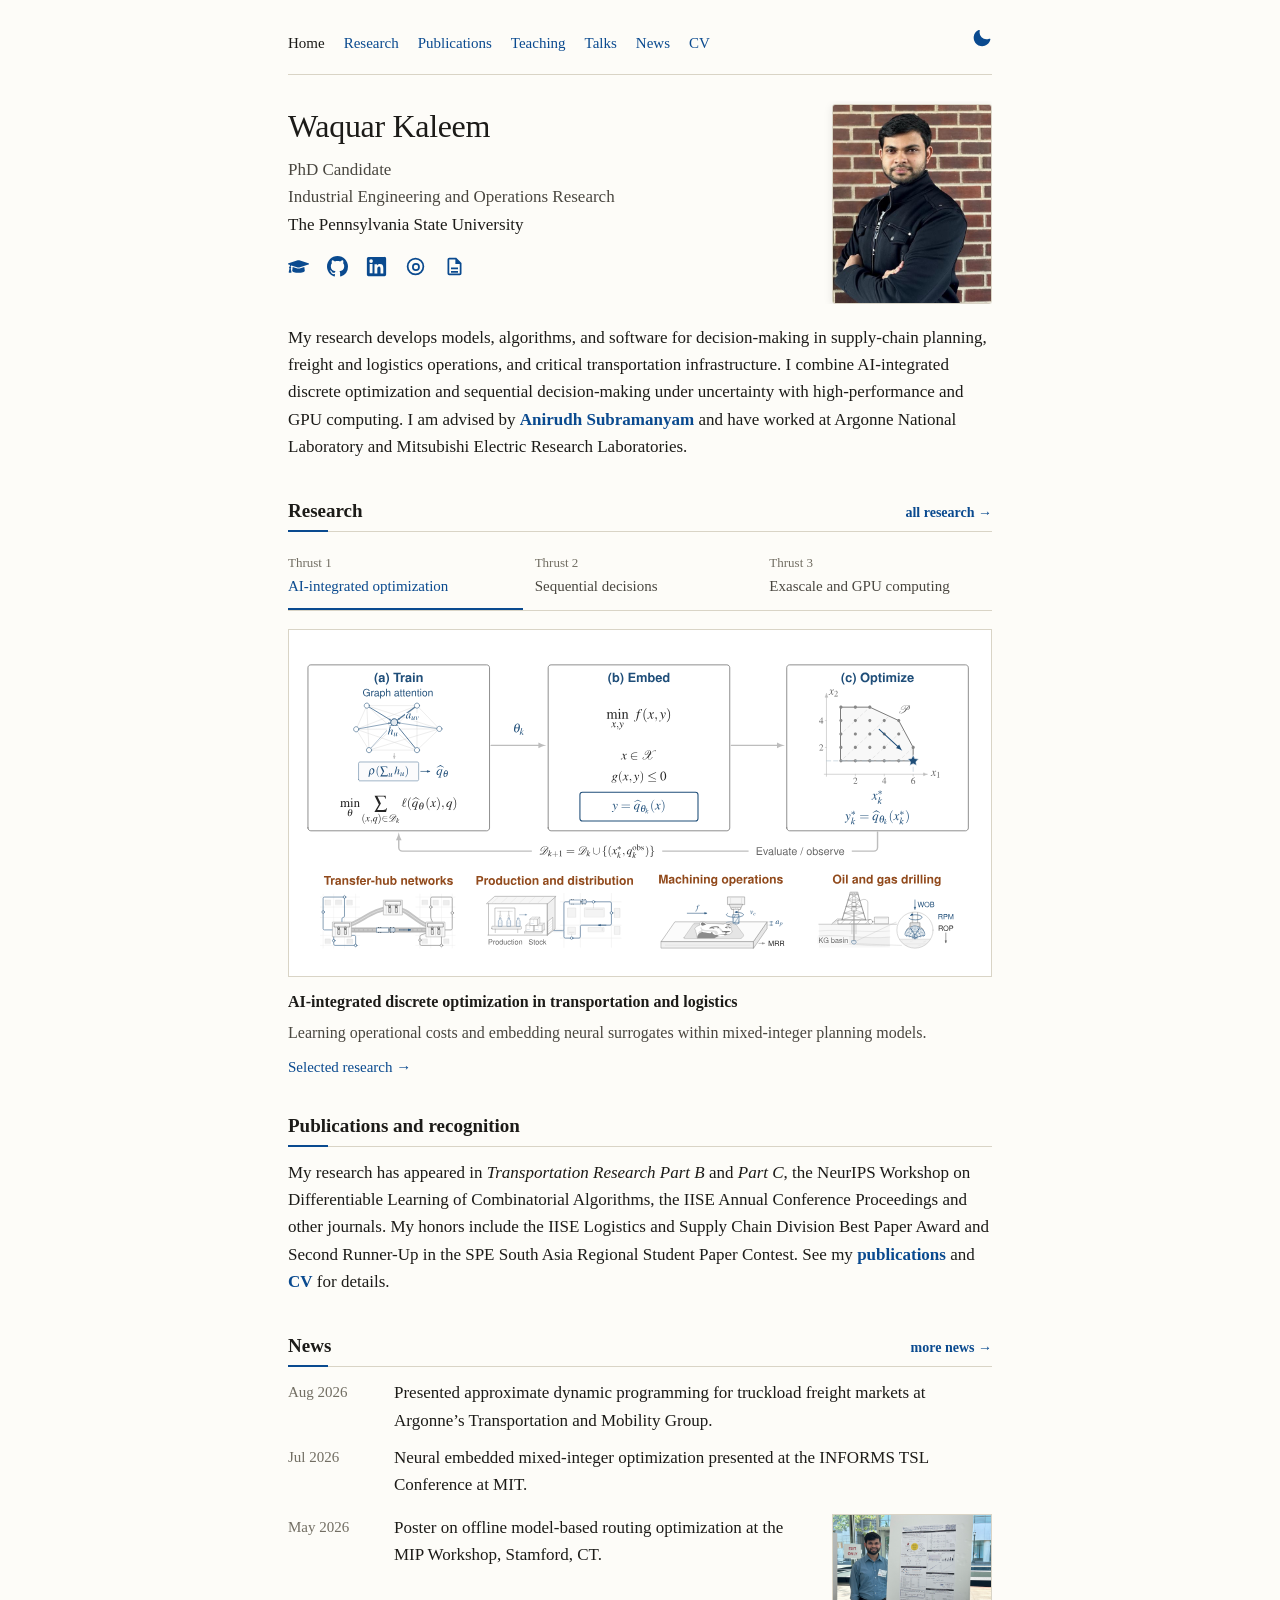
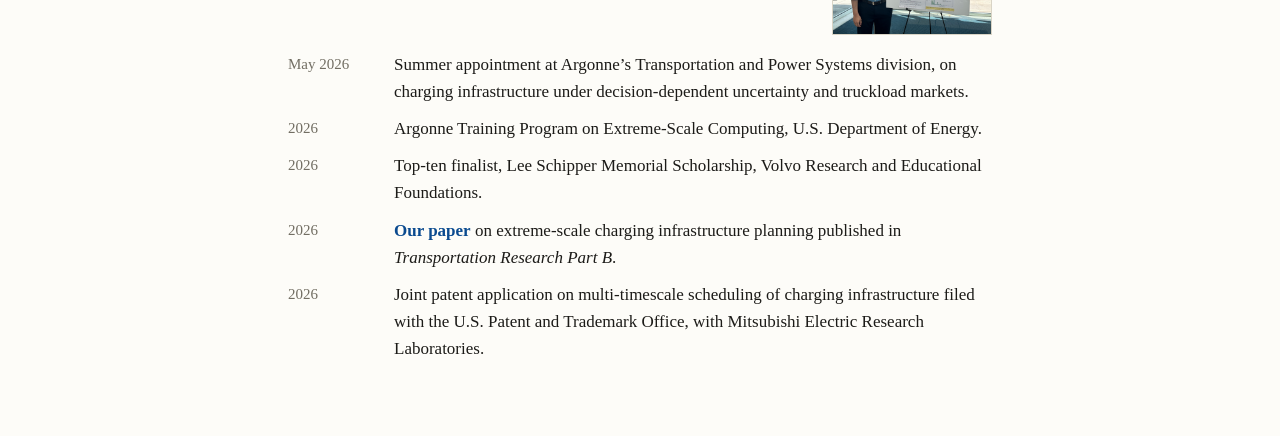
==== index.html @ 24959453 "Add Argonne internship group photo with a separate position marker" ====
<!DOCTYPE html>
<html lang="en">
<head>
    <meta charset="UTF-8">
    <meta name="viewport" content="width=device-width, initial-scale=1.0">
    <meta name="color-scheme" content="light dark">
    <script>
        /* We resolve the theme before first paint so the page never flashes the wrong one. */
        (function () {
            var stored = null;
            try { stored = localStorage.getItem("theme"); } catch (e) {}
            var dark = stored === "dark" || stored === "light" ? stored === "dark"
                : window.matchMedia && window.matchMedia("(prefers-color-scheme: dark)").matches;
            document.documentElement.setAttribute("data-theme", dark ? "dark" : "light");
        })();
    </script>
    <title>Waquar Kaleem</title>
    <meta name="description" content="Waquar Kaleem, PhD candidate at The Pennsylvania State University. Models, algorithms, and software for AI-integrated discrete optimization and sequential decision-making under uncertainty, using high-performance and GPU computing for supply-chain planning, freight and logistics, and critical transportation infrastructure.">
    <meta name="author" content="Waquar Kaleem">
    <meta name="robots" content="index,follow">
    <link rel="canonical" href="https://wkaleem.github.io/">

    <meta property="og:type" content="profile">
    <meta property="og:title" content="Waquar Kaleem">
    <meta property="og:description" content="Waquar Kaleem, PhD candidate at The Pennsylvania State University. Models, algorithms, and software for AI-integrated discrete optimization and sequential decision-making under uncertainty, using high-performance and GPU computing for supply-chain planning, freight and logistics, and critical transportation infrastructure.">
    <meta property="og:url" content="https://wkaleem.github.io/">
    <meta property="og:site_name" content="Waquar Kaleem">

    <meta property="og:image" content="https://wkaleem.github.io/og.png">
    <meta property="og:image:width" content="1200">
    <meta property="og:image:height" content="630">
    <meta property="og:image:alt" content="Waquar Kaleem, PhD Candidate in Industrial Engineering and Operations Research at The Pennsylvania State University">
    <meta property="og:locale" content="en_US">

    <meta name="twitter:card" content="summary_large_image">
    <meta name="twitter:image" content="https://wkaleem.github.io/og.png">
    <meta name="twitter:title" content="Waquar Kaleem">
    <meta name="twitter:description" content="Waquar Kaleem, PhD candidate at The Pennsylvania State University. Models, algorithms, and software for AI-integrated discrete optimization and sequential decision-making under uncertainty, using high-performance and GPU computing for supply-chain planning, freight and logistics, and critical transportation infrastructure.">

    <script type="application/ld+json">
    {
        "@context": "https://schema.org",
        "@type": "Person",
        "name": "Waquar Kaleem",
        "givenName": "Waquar",
        "familyName": "Kaleem",
        "url": "https://wkaleem.github.io",
        "jobTitle": "PhD Candidate",
        "email": "mailto:wzk5140@psu.edu",
        "affiliation": {
            "@type": "CollegeOrUniversity",
            "name": "The Pennsylvania State University",
            "url": "https://www.psu.edu",
            "department": {
                "@type": "Organization",
                "name": "Harold and Inge Marcus Department of Industrial and Manufacturing Engineering"
            }
        },
        "knowsAbout": [
            "Operations Research",
            "Machine Learning",
            "High-Performance Computing",
            "GPU Computing",
            "Mathematical Optimization",
            "Mixed-Integer Programming",
            "Sequential Decision Making",
            "Approximate Dynamic Programming",
            "Distributionally Robust Optimization",
            "Vehicle Routing",
            "Facility Location",
            "Transportation",
            "Logistics",
            "Supply Chain"
        ],
        "sameAs": [
            "https://github.com/wkaleem",
            "https://scholar.google.com/citations?user=F8d4AS4AAAAJ",
            "https://www.linkedin.com/in/waquarkaleem",
            "https://openreview.net/profile?id=~Waquar_Kaleem1"
        ]
    }
    </script>

    <link rel="icon" href="data:image/svg+xml,%3Csvg%20xmlns%3D%22http%3A%2F%2Fwww.w3.org%2F2000%2Fsvg%22%20viewBox%3D%220%200%2032%2032%22%3E%3Crect%20width%3D%2232%22%20height%3D%2232%22%20rx%3D%224%22%20fill%3D%22%230a4a8f%22%2F%3E%3Ctext%20x%3D%2216%22%20y%3D%2222%22%20text-anchor%3D%22middle%22%20font-family%3D%22Georgia%2Cserif%22%20font-size%3D%2214%22%20fill%3D%22%23fdfcf8%22%3EWK%3C%2Ftext%3E%3C%2Fsvg%3E">
    <link rel="stylesheet" href="/style.css?v=74854da5a0">
</head>
<body>

    <a class="skip" href="#main">Skip to content</a>

    <nav class="topnav" aria-label="Site sections">
        <span class="links"><a href="/" class="here" aria-current="page">Home</a><a href="/research/">Research</a><a href="/publications/">Publications</a><a href="/teaching/">Teaching</a><a href="/talks/">Talks</a><a href="/news/">News</a><a href="/Waquar_Kaleem_CV.pdf">CV<span class="visually-hidden"> (pdf)</span></a></span>
        <span class="right"><button type="button" id="theme-toggle" class="linkbtn"><svg class="i-moon" xmlns="http://www.w3.org/2000/svg" viewBox="0 0 24 24" aria-hidden="true"><path fill="currentColor" d="M21.64 13a1 1 0 0 0-1.05-.14 8.05 8.05 0 0 1-3.37.73 8.15 8.15 0 0 1-8.14-8.1 8.59 8.59 0 0 1 .25-2A1 1 0 0 0 8 2.36a10.14 10.14 0 1 0 14 11.69 1 1 0 0 0-.36-1.05Z"/></svg><svg class="i-sun" xmlns="http://www.w3.org/2000/svg" viewBox="0 0 24 24" aria-hidden="true"><path fill="currentColor" d="M12 17a5 5 0 1 1 0-10 5 5 0 0 1 0 10Zm0-2a3 3 0 1 0 0-6 3 3 0 0 0 0 6ZM12 3a1 1 0 0 1 1 1v1a1 1 0 0 1-2 0V4a1 1 0 0 1 1-1Zm0 16a1 1 0 0 1 1 1v1a1 1 0 0 1-2 0v-1a1 1 0 0 1 1-1ZM4 11h1a1 1 0 0 1 0 2H4a1 1 0 0 1 0-2Zm15 0h1a1 1 0 0 1 0 2h-1a1 1 0 0 1 0-2ZM5.64 4.22l.71.71A1 1 0 0 1 4.93 6.34l-.71-.71a1 1 0 0 1 1.42-1.41ZM17.66 16.24l.71.71a1 1 0 0 1-1.41 1.41l-.71-.71a1 1 0 0 1 1.41-1.41ZM19.07 4.22a1 1 0 0 1 0 1.41l-.71.71a1 1 0 1 1-1.41-1.41l.71-.71a1 1 0 0 1 1.41 0ZM6.34 17.66a1 1 0 0 1 0 1.41l-.71.71a1 1 0 0 1-1.41-1.41l.71-.71a1 1 0 0 1 1.41 0Z"/></svg><span class="visually-hidden">dark mode</span></button></span>
    </nav>

    <div class="shell">
    <header class="head">
        <img class="portrait" src="/portrait.jpg" width="480" height="600"
             alt="Waquar Kaleem" fetchpriority="high" decoding="async">
        <h1>Waquar Kaleem</h1>
        <p class="role">PhD Candidate</p>
        <p class="role">Industrial Engineering and Operations Research</p>
        <p class="where">The Pennsylvania State University</p>
        <ul class="profile">
            <li><a href="https://scholar.google.com/citations?hl=en&amp;user=F8d4AS4AAAAJ&amp;view_op=list_works&amp;sortby=pubdate"><svg xmlns="http://www.w3.org/2000/svg" viewBox="0 0 640 512" aria-hidden="true"><path fill="currentColor" d="M622.34 153.2L343.4 67.5c-15.2-4.67-31.6-4.67-46.79 0L17.66 153.2c-23.54 7.23-23.54 38.36 0 45.59l48.63 14.94c-10.67 13.19-17.23 29.28-17.88 46.9C38.78 266.15 32 276.11 32 288c0 10.78 5.68 19.85 13.86 25.65L20.33 428.53C18.11 438.52 25.71 448 35.94 448h56.11c10.24 0 17.84-9.48 15.62-19.47L82.14 313.65C90.32 307.85 96 298.78 96 288c0-11.57-6.47-21.25-15.66-26.87c.76-15.02 8.44-28.3 20.69-36.72L296.6 284.5c9.06 2.78 26.44 6.25 46.79 0l278.95-85.7c23.55-7.24 23.55-38.36 0-45.6zM352.79 315.09c-28.53 8.76-52.84 3.92-65.59 0l-145.02-44.55L128 384c0 35.35 85.96 64 192 64s192-28.65 192-64l-14.18-113.47l-145.03 44.56z"/></svg><span class="visually-hidden">Google Scholar</span></a></li>
            <li><a href="https://github.com/wkaleem"><svg xmlns="http://www.w3.org/2000/svg" viewBox="0 0 24 24" aria-hidden="true"><path fill="currentColor" fill-rule="evenodd" d="M12 0C5.37 0 0 5.37 0 12c0 5.31 3.435 9.795 8.205 11.385c.6.105.825-.255.825-.57c0-.285-.015-1.23-.015-2.235c-3.015.555-3.795-.735-4.035-1.41c-.135-.345-.72-1.41-1.23-1.695c-.42-.225-1.02-.78-.015-.795c.945-.015 1.62.87 1.845 1.23c1.08 1.815 2.805 1.305 3.495.99c.105-.78.42-1.305.765-1.605c-2.67-.3-5.46-1.335-5.46-5.925c0-1.305.465-2.385 1.23-3.225c-.12-.3-.54-1.53.12-3.18c0 0 1.005-.315 3.3 1.23c.96-.27 1.98-.405 3-.405s2.04.135 3 .405c2.295-1.56 3.3-1.23 3.3-1.23c.66 1.65.24 2.88.12 3.18c.765.84 1.23 1.905 1.23 3.225c0 4.605-2.805 5.625-5.475 5.925c.435.375.81 1.095.81 2.22c0 1.605-.015 2.895-.015 3.3c0 .315.225.69.825.57A12.02 12.02 0 0 0 24 12c0-6.63-5.37-12-12-12Z" clip-rule="evenodd"/></svg><span class="visually-hidden">GitHub</span></a></li>
            <li><a href="https://www.linkedin.com/in/waquarkaleem"><svg xmlns="http://www.w3.org/2000/svg" viewBox="0 0 24 24" aria-hidden="true"><path fill="currentColor" fill-rule="evenodd" d="M1 2.838A1.838 1.838 0 0 1 2.838 1H21.16A1.837 1.837 0 0 1 23 2.838V21.16A1.838 1.838 0 0 1 21.161 23H2.838A1.838 1.838 0 0 1 1 21.161V2.838Zm8.708 6.55h2.979v1.496c.43-.86 1.53-1.634 3.183-1.634c3.169 0 3.92 1.713 3.92 4.856v5.822h-3.207v-5.106c0-1.79-.43-2.8-1.522-2.8c-1.515 0-2.145 1.089-2.145 2.8v5.106H9.708V9.388Zm-5.5 10.403h3.208V9.25H4.208v10.54ZM7.875 5.812a2.063 2.063 0 1 1-4.125 0a2.063 2.063 0 0 1 4.125 0Z" clip-rule="evenodd"/></svg><span class="visually-hidden">LinkedIn</span></a></li>
            <li><a href="https://openreview.net/profile?id=~Waquar_Kaleem1"><svg xmlns="http://www.w3.org/2000/svg" viewBox="0 0 24 24" aria-hidden="true"><path fill="currentColor" d="M12 2a10 10 0 1 0 10 10A10 10 0 0 0 12 2Zm0 18a8 8 0 1 1 8-8a8 8 0 0 1-8 8Zm.5-12a4.5 4.5 0 1 0 0 9a4.5 4.5 0 0 0 0-9Zm0 7a2.5 2.5 0 1 1 0-5a2.5 2.5 0 0 1 0 5Z"/></svg><span class="visually-hidden">OpenReview</span></a></li>
            <li><a href="/Waquar_Kaleem_CV.pdf"><svg xmlns="http://www.w3.org/2000/svg" viewBox="0 0 24 24" aria-hidden="true"><path fill="currentColor" d="M14 2H6a2 2 0 0 0-2 2v16a2 2 0 0 0 2 2h12a2 2 0 0 0 2-2V8l-6-6Zm4 18H6V4h7v5h5v11ZM8 13h8v2H8v-2Zm0 4h8v2H8v-2Z"/></svg><span class="visually-hidden">Curriculum vitae</span></a></li>
        </ul>
    </header>
    <main id="main" tabindex="-1">
    <div class="intro">
        <p>My research develops models, algorithms, and software for decision-making in supply-chain planning, freight and logistics operations, and critical transportation infrastructure. I combine AI-integrated discrete optimization and sequential decision-making under uncertainty with high-performance and GPU computing. I am advised by <a href="https://www.ime.psu.edu/department/directory-detail-g.aspx?q=azs7266">Anirudh Subramanyam</a> and have worked at Argonne National Laboratory and Mitsubishi Electric Research Laboratories.</p>
    </div>

    <section id="research" aria-labelledby="research-heading">
        <div class="sechead"><h2 id="research-heading">Research</h2><a class="more" href="/research/">all research &rarr;</a></div>
        <div class="thrust-carousel">
            <div class="thrust-tabs" aria-label="Research thrusts" hidden>
                <button type="button" id="thrust-tab-1" aria-controls="thrust-panel-1"><span class="thrust-number">Thrust 1</span>AI-integrated optimization</button>
                <button type="button" id="thrust-tab-2" aria-controls="thrust-panel-2"><span class="thrust-number">Thrust 2</span>Sequential decisions</button>
                <button type="button" id="thrust-tab-3" aria-controls="thrust-panel-3"><span class="thrust-number">Thrust 3</span>Exascale and GPU computing</button>
            </div>
            <div class="thrust-panels">
                <article class="thrust-slide" id="thrust-panel-1">
                    <a class="thrust-feature" href="/research/ai-optimization/" aria-labelledby="thrust-title-1">
                        <img src="/assets/thrust1.svg" width="2077" height="1000" alt="Train, embed, and optimize in a closed loop, with applications in transportation, production and distribution, machining, and drilling." decoding="async">
                        <div class="thrust-caption">
                            <h3 id="thrust-title-1">AI-integrated discrete optimization in transportation and logistics</h3>
                            <p>Learning operational costs and embedding neural surrogates within mixed-integer planning models.</p>
                            <span class="thrust-more">Selected research &rarr;</span>
                        </div>
                    </a>
                </article>
                <article class="thrust-slide" id="thrust-panel-2">
                    <a class="thrust-feature" href="/research/sequential-decisions/" aria-labelledby="thrust-title-2">
                        <img src="/assets/thrust2.svg" width="2077" height="1000" alt="Sequential decisions for rail classification yards, EV charging networks and hydrogen corridors, with immediate cost and a future approximation." decoding="async">
                        <div class="thrust-caption">
                            <h3 id="thrust-title-2">Sequential decisions in critical infrastructure under uncertainty</h3>
                            <p>Mixed-integer optimization policies that account for future demand and limited capacity.</p>
                            <span class="thrust-more">Selected research &rarr;</span>
                        </div>
                    </a>
                </article>
                <article class="thrust-slide" id="thrust-panel-3">
                    <a class="thrust-feature" href="/research/exascale-gpu/" aria-labelledby="thrust-title-3">
                        <img src="/assets/thrust3.svg" width="2077" height="1000" alt="GPU-native primal heuristics, distributed decomposition on heterogeneous computers, and learning and optimization on device." decoding="async">
                        <div class="thrust-caption">
                            <h3 id="thrust-title-3">Optimizing complex systems on exascale and GPU platforms</h3>
                            <p>Algorithms for discrete optimization at the scale and detail of real engineering systems.</p>
                            <span class="thrust-more">Selected research &rarr;</span>
                        </div>
                    </a>
                </article>
            </div>
        </div>
    </section>

    <section id="recognition" aria-labelledby="recognition-heading">
        <h2 id="recognition-heading">Publications and recognition</h2>
        <p>My research has appeared in <span class="venue">Transportation Research Part B</span> and <span class="venue">Part C</span>, the NeurIPS Workshop on Differentiable Learning of Combinatorial Algorithms, the IISE Annual Conference Proceedings and other journals. My honors include the IISE Logistics and Supply Chain Division Best Paper Award and Second Runner-Up in the SPE South Asia Regional Student Paper Contest. See my <a href="/publications/">publications</a> and <a href="/Waquar_Kaleem_CV.pdf">CV</a> for details.</p>
    </section>

    <section id="news">
        <div class="sechead"><h2>News</h2><a class="more" href="/news/">more news &rarr;</a></div>
        <ul class="news news--preview">
    <li><span class="when">Aug 2026</span><span class="what">Presented approximate dynamic programming for truckload freight markets at Argonne&rsquo;s Transportation and Mobility Group.</span></li>
    <li><span class="when">Jul 2026</span><span class="what">Neural embedded mixed-integer optimization presented at the INFORMS TSL Conference at MIT.</span></li>
    <li class="news-with-photo" id="mip-workshop-2026"><span class="when">May 2026</span><span class="what">Poster on offline model-based routing optimization at the MIP Workshop, Stamford, CT.</span>
        <a class="event-photo" href="/assets/photos/mip-workshop-2026.jpg" aria-label="View the full photo from the MIP Workshop"><img src="/assets/photos/mip-workshop-2026.jpg" width="4032" height="3024" alt="Waquar beside his routing-optimization poster at the 2026 MIP Workshop." loading="lazy" decoding="async"></a>
    </li>
    <li><span class="when">May 2026</span><span class="what">Summer appointment at Argonne&rsquo;s Transportation and Power Systems division, on charging infrastructure under decision-dependent uncertainty and truckload markets.</span></li>
    <li><span class="when">2026</span><span class="what">Argonne Training Program on Extreme-Scale Computing, U.S. Department of Energy.</span></li>
    <li><span class="when">2026</span><span class="what">Top-ten finalist, Lee Schipper Memorial Scholarship, Volvo Research and Educational Foundations.</span></li>
    <li><span class="when">2026</span><span class="what"><a href="https://doi.org/10.1016/j.trb.2026.103403">Our paper</a> on extreme-scale charging infrastructure planning published in <span class="venue">Transportation Research Part B</span>.</span></li>
    <li><span class="when">2026</span><span class="what">Joint patent application on multi-timescale scheduling of charging infrastructure filed with the U.S. Patent and Trademark Office, with Mitsubishi Electric Research Laboratories.</span></li>
        </ul>
    </section>




    </main>
    </div>
    <script src="/site.js?v=57ae964058"></script>

</body>
</html>
---- style.css ----
/* Waquar Kaleem. Plain serif academic page, no web fonts, no external requests. */

:root {
    --bg: #fdfcf8;
    --text: #1c1b18;
    --muted: #4a4740;
    --faint: #726e63;
    --rule: #d9d4c6;
    --link: #0a4a8f;
    --visited: #6a3a8f;
    --panel: #f6f3ea;
    --elevate: rgba(0, 0, 0, 0.09);
}
:root[data-theme="dark"] {
    --bg: #0f1723;
    --text: #dfe6ef;
    --muted: #a8b4c4;
    --faint: #7d8b9d;
    --rule: #26313f;
    --link: #8cc0f0;
    --visited: #c3a9e2;
    --panel: #16202e;
    --elevate: rgba(0, 0, 0, 0.55);
}
@media (prefers-color-scheme: dark) {
    :root:not([data-theme="light"]) {
        --bg: #0f1723;
        --text: #dfe6ef;
        --muted: #a8b4c4;
        --faint: #7d8b9d;
        --rule: #26313f;
        --link: #8cc0f0;
        --visited: #c3a9e2;
        --panel: #16202e;
        --elevate: rgba(0, 0, 0, 0.55);
    }
}

/* Padding and borders count inside a declared width. Without this a figure at
   width 100% plus padding and a border overflows its column on a narrow screen. */
*, *::before, *::after { box-sizing: border-box; }

html { -webkit-text-size-adjust: 100%; }

/* Keyboard users must be able to see where they are. */
a:focus-visible, button:focus-visible {
    outline: 2px solid var(--link);
    outline-offset: 2px;
    border-radius: 2px;
}

/* The skip target takes focus programmatically, so it should not draw a ring of
   its own. Real keyboard focus on links and buttons is still outlined above. */
main:focus { outline: none; }

/* Off-screen until focused, then the first stop on the page. */
.skip {
    position: absolute;
    left: -9999px;
    top: 0;
    background: var(--bg);
    color: var(--link);
    padding: 10px 14px;
    border: 1px solid var(--rule);
    z-index: 10;
}
.skip:focus {
    left: 8px;
    top: 8px;
}

/* A control that reads as a link but is announced as the button it is. */
.linkbtn {
    background: none;
    border: 0;
    padding: 0;
    margin: 0;
    font: inherit;
    color: var(--link);
    text-decoration: underline;
    cursor: pointer;
}
.linkbtn:hover { color: var(--text); }
.linkbtn { text-decoration: none; display: block; line-height: 0; }
.linkbtn svg { width: 20px; height: 20px; display: block; }
/* A moon offers the dark theme, a sun offers the light one. Only the icon for the
   theme a reader can switch to is shown. */
:root[data-theme="dark"] .i-moon { display: none; }
:root:not([data-theme="dark"]) .i-sun { display: none; }
body {
    font-family: Georgia, "Iowan Old Style", "Times New Roman", Times, serif;
    background: var(--bg);
    color: var(--text);
    /* Relative, so a reader who raises their browser font size scales the body
       text with everything else. 1.0625rem is 17px at the 16px default. */
    font-size: 1.0625rem;
    line-height: 1.6;
    margin: 0 auto;
    max-width: 44em;
    padding: 16px 22px 64px;
}
/* A link is marked by weight rather than by a rule under it. Weight is a cue that
   does not depend on colour, which is what a link in running text needs, and it
   leaves the prose unbroken. The underline returns on hover and on focus. */
a {
    color: var(--link);
    text-decoration: none;
    font-weight: 700;
}
a:visited { color: var(--visited); }
a:hover { text-decoration: underline; }
p { margin: 0 0 12px; }

/* ---- Top line ---- */
/* A wrapping flex row rather than a float. Under the float the last link could be
   pushed past the right edge on a narrow screen, leaving CV present but unreachable. */
/* The top line holds its place as the page scrolls, so a reader who has gone deep
   into a long page still has a way out without scrolling back to find it. Its own
   top padding comes out of the body, so the page sits exactly where it did. */
.topnav {
    position: sticky;
    top: 0;
    z-index: 2;
    background: var(--bg);
    display: flex;
    flex-wrap: wrap;
    align-items: baseline;
    gap: 4px 12px;
    font-size: 0.9375rem;
    padding: 12px 0 14px;
    margin-bottom: 26px;
    border-bottom: 1px solid var(--rule);
}
.topnav .links {
    min-width: 0;
    display: flex;
    flex-wrap: wrap;
    gap: 2px 19px;
}
.topnav .links a {
    font-weight: normal;
    text-decoration: none;
    padding: 3px 0;
    border-bottom: 2px solid transparent;
}
.topnav .links a:hover { border-bottom-color: var(--rule); text-decoration: none; }
/* The current page is named by a rule beneath it. Colour alone would carry the
   information for sighted readers only, and would also fight the link colour. */
.topnav .here {
    color: var(--text);
    border-bottom-color: var(--link);
}
/* The theme control is hidden until we know scripting is available. The inline
   head script stamps data-theme before first paint, so its presence is the hook,
   and a reader without JavaScript is never offered a button that cannot work. */
.topnav .right { display: none; margin-left: auto; }
:root[data-theme] .topnav .right { display: block; }

/* ---- Shell ---- */
/* One centred column. The identity block sits at the top with the photograph floated
   beside the name rather than in a column of its own, which keeps the whole page on a
   single measure and puts the reader straight into the prose. */

/* ---- Identity ---- */
.head {
    overflow: hidden;
    margin-bottom: 20px;
}
/* The prose opens straight after the masthead, so the first block adds no heading's
   worth of space on top of the space the masthead already leaves. */
.head + .intro > p:first-child { margin-top: 0; }
main > h1:first-child,
main > .sechead:first-child > h1 { margin-top: 0; }

/* The photograph sits beside the name on the front page. That is the only page that
   carries it: a sub-page is about its own contents, not about whose site it is. */
.head .portrait {
    float: right;
    width: 160px;
    height: auto;
    aspect-ratio: 4 / 5;
    object-fit: cover;
    margin: 3px 0 0 30px;
    border-radius: 3px;
    border: 1px solid var(--rule);
    box-shadow: 0 2px 10px var(--elevate);
}
h1 {
    font-size: 2rem;
    font-weight: normal;
    margin: 0 0 4px;
    letter-spacing: -0.01em;
}
h1 a { color: inherit; text-decoration: none; }
h1 a:visited { color: inherit; }
h1 a:hover { text-decoration: underline; }
.head p { margin: 0; }
.head .role { color: var(--muted); }

/* A row rather than a column, now that the identity block runs the page width. */
ul.profile {
    list-style: none;
    margin: 18px 0 0;
    padding: 0;
    display: flex;
    flex-wrap: wrap;
    gap: 10px 18px;
}
ul.profile li { margin: 0; }
ul.profile a {
    display: block;
    color: var(--link);
    text-decoration: none;
}
ul.profile a:visited { color: var(--link); }
ul.profile a:hover { color: var(--text); }
ul.profile svg { width: 21px; height: 21px; display: block; }

/* Each icon link keeps its name in the markup, clipped from view. aria-label serves
   screen readers only; text browsers, translation tools and older assistive software
   read content, and this covers all of them. */
.visually-hidden {
    position: absolute;
    width: 1px;
    height: 1px;
    margin: -1px;
    padding: 0;
    overflow: hidden;
    /* The deprecated clip is kept for older engines; clip-path is the modern form. */
    clip: rect(0, 0, 0, 0);
    clip-path: inset(50%);
    white-space: nowrap;
    border: 0;
}

@media (max-width: 35em) {
    .head .portrait { width: 140px; margin-left: 22px; }
    h1 { font-size: 1.625rem; }
}
@media (max-width: 30em) {
    .head .portrait { width: 80px; margin: 3px 0 10px 14px; }
    .head h1 { font-size: 1.5rem; }
    .head .role { font-size: 0.9375rem; }
}

/* ---- Movement ---- */
@media (prefers-reduced-motion: no-preference) {
    /* Both classes are required. js-reveal is written before first paint, and only
       when IntersectionObserver exists to undo it, so content can never be left
       staged and invisible. */
    .js-reveal .reveal {
        opacity: 0;
        transform: translateY(14px);
        transition: opacity 0.55s ease-out, transform 0.55s ease-out;
    }
    .js-reveal .reveal.shown {
        opacity: 1;
        transform: none;
    }
}

/* ---- Journeys ---- */
/* The panel is drawn here rather than fetched, so a reader who never presses play
   sends nothing to YouTube and the page costs nothing. site.js swaps in the iframe
   on click, and only then. */
ul.films { list-style: none; margin: 0; padding: 0; }
.film { margin-bottom: 34px; }
.film-frame {
    position: relative;
    aspect-ratio: 16 / 9;
    background: var(--panel);
    border: 1px solid var(--rule);
    border-radius: 3px;
    overflow: hidden;
}
.film-frame iframe { display: block; width: 100%; height: 100%; border: 0; }
.film-play {
    position: absolute;
    inset: 0;
    width: 100%;
    height: 100%;
    display: flex;
    align-items: center;
    justify-content: center;
    background: none;
    border: 0;
    padding: 0;
    cursor: pointer;
    color: var(--muted);
}
.film-play:hover { color: var(--link); }
/* A triangle drawn from borders, so the control needs no image of its own. */
.film-tri {
    display: block;
    width: 0;
    height: 0;
    border-style: solid;
    border-width: 19px 0 19px 32px;
    border-color: transparent transparent transparent currentColor;
    margin-left: 6px;
}
.film-title { margin: 12px 0 0; font-weight: bold; }
.film-meta { margin: 2px 0 0; color: var(--faint); font-size: 0.9375rem; }
.film-note { margin: 6px 0 0; color: var(--muted); }
.filmnote { color: var(--faint); font-size: 0.875rem; margin-top: 30px; }

/* A visible note to Waquar rather than an HTML comment, so it cannot be forgotten. */
.todo {
    border-left: 3px solid var(--link);
    background: var(--panel);
    padding: 12px 14px;
    margin: 0 0 26px;
    font-size: 0.9375rem;
}
.todo code { font-family: ui-monospace, Menlo, Consolas, monospace; font-size: 0.875em; }

/* ---- Sections ---- */
h2, main h1 {
    position: relative;
    font-size: 1.1875rem;
    font-weight: bold;
    margin: 30px 0 12px;
    padding-bottom: 5px;
    border-bottom: 1px solid var(--rule);
}
h3 { font-size: 1rem; font-weight: bold; margin: 22px 0 8px; }

/* A short rule in the accent colour, sitting on the hairline under a heading. */
h2::after, main h1::after, .sechead::after {
    content: "";
    position: absolute;
    left: 0;
    bottom: -1px;
    width: 40px;
    height: 2px;
    background: var(--link);
}
.sechead {
    position: relative;
    display: flex;
    align-items: baseline;
    justify-content: space-between;
    /* On a narrow screen the heading and its onward link cannot share a line, so
       the link drops beneath rather than pushing the row past the column. */
    flex-wrap: wrap;
    gap: 2px 18px;
    margin: 36px 0 12px;
    padding-bottom: 5px;
    border-bottom: 1px solid var(--rule);
}
.sechead h2, .sechead h3 {
    margin: 0;
    padding: 0;
    border: 0;
}
.sechead h2::after, .sechead h3::after { display: none; }
.sechead .more { font-size: 0.875rem; white-space: nowrap; }
h2.area, h3.area {
    font-style: italic;
    font-weight: normal;
    color: var(--muted);
    border-bottom: 0;
    padding-bottom: 0;
    margin-top: 26px;
}
h2.area::after { display: none; }
section { scroll-margin-top: 64px; }

/* ---- Research cards, three across ---- */
.cards {
    display: grid;
    grid-template-columns: repeat(3, 1fr);
    gap: 22px;
    margin: 18px 0 4px;
}
a.card {
    /* A column so the affordance can be pinned to the bottom and line up across cards. */
    display: flex;
    flex-direction: column;
    min-width: 0;
    color: inherit;
    text-decoration: none;
    border: 1px solid var(--rule);
    background: var(--panel);
    padding: 12px 13px 14px;
    transition: border-color 160ms ease, box-shadow 160ms ease, transform 160ms ease;
    /* The card is one big link, so its body text opts out of the link weight;
       only the title carries it. */
    font-weight: normal;
}
a.card:visited { color: inherit; }
a.card:hover {
    border-color: var(--link);
    box-shadow: 0 4px 14px var(--elevate);
    transform: translateY(-2px);
}
a.card .card-media { display: block; color: var(--muted); }
a.card:hover .card-media { color: var(--link); }
a.card img.fig { display: block; width: 100%; height: auto; background: #fff; }
a.card .card-title {
    display: block;
    margin: 11px 0 4px;
    font-weight: bold;
    font-size: 0.9375rem;
    line-height: 1.35;
}
a.card:hover .card-title { color: var(--link); }
a.card .card-text {
    display: block;
    font-size: 0.875rem;
    color: var(--muted);
    line-height: 1.45;
}
a.card .card-tags {
    display: block;
    margin: 0 0 7px;
    font-size: 0.8125rem;
    color: var(--faint);
    letter-spacing: 0.01em;
}
a.card .card-more {
    display: block;
    margin-top: auto;
    padding-top: 10px;
    font-size: 0.8125rem;
    color: var(--link);
}
@media (prefers-reduced-motion: reduce) {
    a.card { transition: none; }
    a.card:hover { transform: none; }
}
@media (max-width: 38.75em) {
    .cards { grid-template-columns: 1fr; gap: 26px; }
}

/* The lead figure on a research page, same drawing as its card. */
.figwrap { margin: 6px 0 20px; }
svg.fig.lead {
    display: block;
    width: 100%;
    max-width: 340px;
    height: auto;
    color: var(--muted);
    border: 1px solid var(--rule);
    background: var(--panel);
    padding: 10px 8px;
}

/* ---- Publications ---- */
.count { color: var(--faint); font-size: 0.9375rem; }
ul.plain { list-style: square; margin: 0; padding-left: 1.4em; }
ul.plain li { margin-bottom: 12px; }
ol.publications-list { margin: 0; padding-left: 1.7em; }
ol.publications-list > li { margin-bottom: 18px; padding-left: 0.25em; }
ol.publications-list > li::marker { color: var(--faint); font-size: 0.9375rem; }
.me { font-variant: small-caps; letter-spacing: 0.02em; }
.venue { font-style: italic; }
.tag { color: var(--faint); font-size: 0.875rem; }

/* A one-line note on what a paper did, compressed from the paper's own abstract.
   Used only on research pages, where a reader has already gone deep. */
.contrib {
    display: block;
    margin-top: 3px;
    color: var(--muted);
    font-size: 0.875rem;
}

/* ---- Talks, teaching, news ---- */
ul.talks { list-style: none; margin: 0; padding: 0; }
ul.talks li { margin-bottom: 12px; }
ul.talks .where {
    display: block;
    color: var(--muted);
    font-size: 0.9375rem;
    /* Venues sit indented under the title of the work, with a dash as their marker. */
    padding-left: 1.4em;
    text-indent: -1.1em;
}
ul.talks .where::before { content: "\2013\00a0\00a0"; color: var(--faint); }
/* Degrees, positions and courses are parallel entries, so they are a list. The
   marker and indent are removed; only the semantics are wanted. */
ul.entries { list-style: none; margin: 0; padding: 0; }

.course { margin-bottom: 16px; }
.course .what { font-weight: bold; }
/* The institution and dates sit on their own line so a long title cannot leave
   them stranded mid-phrase on the wrap. */
.course .when {
    display: block;
    color: var(--faint);
    font-size: 0.9375rem;
    font-weight: normal;
}
/* News and awards are lists of items whose date is metadata, not name-value
   groups. A dl would need a unique term per entry and several share a year. */
ul.news { list-style: none; margin: 0; padding: 0; }
ul.news li {
    display: grid;
    grid-template-columns: 5.5rem minmax(0, 1fr);
    gap: 0 18px;
    margin-bottom: 10px;
}
ul.news .when {
    color: var(--faint);
    font-size: 0.9375rem;
    padding-top: 1px;
}
@media (max-width: 30em) {
    ul.news li { grid-template-columns: 1fr; margin-bottom: 14px; }
}

/* Event photographs stay beside the corresponding news or presentation. */
.event-photo { display: block; min-width: 0; align-self: start; }
.event-photo img { display: block; width: 100%; height: auto; border: 1px solid var(--rule); }
.event-photo--figure { padding: 5px; border: 1px solid var(--rule); background: #fff; }
.event-photo--figure img { border: 0; }
.news-group-photo { grid-column: 2; min-width: 0; margin: 14px 0 0; }
.news-group-photo figcaption { margin-top: 6px; color: var(--muted); font-size: 0.875rem; line-height: 1.5; }
.annotated-photo { position: relative; }
.photo-pointer { position: absolute; inset: 0; width: 100%; height: 100%; pointer-events: none; }
.photo-pointer path { fill: none; stroke: #0a4a8f; stroke-width: 1.5; stroke-linecap: round; stroke-linejoin: round; vector-effect: non-scaling-stroke; }
.photo-pointer .photo-pointer-halo { stroke: #fff; stroke-width: 3.5; }
.photo-label {
    position: absolute;
    left: 23.0625%;
    top: 35%;
    transform: translate(-50%, -100%);
    padding: 2px 6px;
    border: 1px solid #fff;
    border-radius: 2px;
    background: #0a4a8f;
    color: #fff;
    font-size: 12px;
    font-weight: normal;
    line-height: 1.3;
    pointer-events: none;
}
ul.news--archive > li {
    padding: 16px 0;
    margin: 0;
    border-bottom: 1px solid var(--rule);
}
ul.news--archive > li:first-child { padding-top: 0; }
ul.news--archive > li:last-child { border-bottom: 0; }
ul.news li.news-with-photo {
    grid-template-columns: 5.5rem minmax(0, 1fr) 14rem;
    column-gap: 18px;
    align-items: start;
}
ul.news--preview li.news-with-photo { grid-template-columns: 5.5rem minmax(0, 1fr) 10rem; margin-block: 16px; }
ul.talks li.talk-with-photo { display: grid; grid-template-columns: minmax(0, 1fr) 14rem; gap: 22px; }
li.news-with-photo, li.news-with-group-photo { scroll-margin-top: 80px; }
@media (max-width: 38em) {
    ul.news li.news-with-photo,
    ul.news--preview li.news-with-photo { grid-template-columns: 5.5rem minmax(0, 1fr); }
    .news-with-photo .event-photo { grid-column: 2; margin-top: 12px; max-width: 22rem; }
    ul.talks li.talk-with-photo { grid-template-columns: 1fr; gap: 12px; }
    .talk-with-photo .event-photo { max-width: 22rem; }
}
@media (max-width: 30em) {
    ul.news li.news-with-photo,
    ul.news--preview li.news-with-photo { grid-template-columns: 1fr; }
    .news-with-photo .event-photo { grid-column: 1; }
    .news-group-photo { grid-column: 1; }
}

/* A jump list for the two pages long enough that a reader would otherwise scroll
   blind. Wraps like the site nav, and every target carries scroll-margin so a
   heading is never hidden under the top of the viewport. */
.pageindex {
    display: flex;
    flex-wrap: wrap;
    align-items: baseline;
    gap: 2px 4px;
    margin: 0 0 22px;
    font-size: 0.875rem;
    line-height: 1.5;
}
.pageindex .sep { color: var(--faint); }
.pageindex a { font-weight: normal; }
main h2[id], main h3[id] { scroll-margin-top: 64px; }

.back { font-size: 0.9375rem; margin-top: 30px; }

/* Move between research areas without going back to the home page first. */
.pager {
    display: flex;
    justify-content: space-between;
    align-items: flex-start;
    gap: 18px;
    margin-top: 34px;
    padding-top: 14px;
    border-top: 1px solid var(--rule);
    font-size: 0.9375rem;
}
.pager a { text-decoration: none; }
.pager a:hover .what { text-decoration: underline; }
.pager .next { text-align: right; }
.pager .all { color: var(--muted); align-self: center; white-space: nowrap; }
.pager .all:hover { text-decoration: underline; }
.pager .dir { display: block; color: var(--faint); font-size: 0.8125rem; }
.pager .what { display: block; max-width: 15em; }
@media (max-width: 35em) {
    .pager { flex-direction: column; gap: 12px; }
    .pager .next { text-align: left; }
    .pager .what { max-width: none; }
}

/* Committees print candidate material and pass it round. We drop the controls,
   force ink-friendly colours, and spell out where a link actually goes. */
@media print {
    :root {
        --bg: #ffffff;
        --text: #000000;
        --muted: #222222;
        --faint: #444444;
        --rule: #999999;
        --link: #000000;
        --visited: #000000;
        --panel: #ffffff;
    }
    body { max-width: none; font-size: 11pt; padding: 0; }
    .film-frame { display: none; }
    .topnav, .skip, .pager, .back, .card-more { display: none; }
    a { text-decoration: none; }
    /* On paper an icon is unreadable, so the hidden name is revealed and the row
       becomes a legible list of profiles. */
    ul.profile .visually-hidden {
        position: static;
        width: auto;
        height: auto;
        margin: 0;
        overflow: visible;
        clip: auto;
        clip-path: none;
    }
    ul.profile svg { display: none; }
    ul.profile { display: block; }
    ul.profile li { margin-bottom: 2px; }
    a[href^="http"]::after { content: " (" attr(href) ")"; font-size: 9pt; word-break: break-all; }
    /* Site-internal links are dead on paper unless the destination is spelled out.
       In-page anchors are skipped, and the masthead name is left clean. */
    a[href^="/"]::after {
        content: " (https://wkaleem.github.io" attr(href) ")";
        font-size: 9pt;
        word-break: break-all;
    }
    h1 a[href^="/"]::after { content: ""; }
    /* On paper the columns collapse and the icons carry nothing, so they go and
       the labels alone make a legible list of profiles. */
    .head { overflow: hidden; }
    .reveal { opacity: 1 !important; transform: none !important; }
    ul.profile svg { display: none; }
    ul.profile a { display: block; }
    ul.profile li { margin-bottom: 2px; }
    h2, h3 { page-break-after: avoid; }
    li, .course { page-break-inside: avoid; }
    a.card { border: 1px solid #999999; }
    h2::after, .sechead::after { display: none; }
}

footer {
    margin-top: 42px;
    padding-top: 14px;
    border-top: 1px solid var(--rule);
    color: var(--faint);
    font-size: 0.875rem;
}

/* ---- Research direction pages ---- */
.dir { display: block; margin: 10px 0 6px; }
.dir::after { content: ""; display: table; clear: both; }
.dir figure { width: 100%; margin: 4px 0 22px; }
.dir figure .frame {
    border: 1px solid var(--rule);
    background: #fff;
    padding: 10px;
}
.dir figure img, .dir figure svg.fig { display: block; width: 100%; height: auto; }
.dir figcaption { margin-top: 8px; color: var(--muted); font-size: 0.875rem; line-height: 1.5; }
.dir .label { font-weight: bold; }
.dir ul.plain li { margin-bottom: 9px; }

/* ---- Home: air above the research overview ---- */
section#research { margin-top: 28px; }

/* ---- Home research selector ---- */
.thrust-tabs:not([hidden]) {
    display: grid;
    grid-template-columns: repeat(3, minmax(0, 1fr));
    gap: 0;
    border-bottom: 1px solid var(--rule);
    margin-bottom: 18px;
}
.thrust-tabs button {
    display: flex;
    flex-direction: column;
    align-items: flex-start;
    justify-content: flex-start;
    font: inherit;
    font-size: 0.9375rem;
    line-height: 1.35;
    text-align: left;
    color: var(--muted);
    background: none;
    border: 0;
    border-bottom: 2px solid transparent;
    padding: 10px 12px 12px;
    cursor: pointer;
}
.thrust-tabs button:first-child { padding-left: 0; }
.thrust-tabs button:last-child { padding-right: 0; }
.thrust-tabs button[aria-selected="true"] {
    color: var(--link);
    border-bottom-color: var(--link);
}
.thrust-tabs button:hover { color: var(--link); }
.thrust-number {
    display: block;
    color: var(--faint);
    font-size: 0.8125rem;
    margin-bottom: 4px;
}
.thrust-panels { display: grid; gap: 24px; }
.thrust-carousel.is-ready .thrust-panels { gap: 0; isolation: isolate; }
.thrust-carousel.is-ready .thrust-slide {
    grid-area: 1 / 1;
    min-width: 0;
    background: var(--bg);
    opacity: 0;
    visibility: hidden;
    pointer-events: none;
}
.thrust-carousel.is-ready .thrust-slide.is-active {
    opacity: 1;
    visibility: visible;
    pointer-events: auto;
    z-index: 1;
}
a.thrust-feature {
    display: block;
    color: inherit;
    font-weight: normal;
    text-decoration: none;
}
a.thrust-feature:visited { color: inherit; }
.thrust-feature img {
    display: block;
    width: 100%;
    height: auto;
    background: #fff;
    border: 1px solid var(--rule);
    padding: 8px;
}
.thrust-caption h3 { margin: 14px 0 6px; line-height: 1.4; }
.thrust-caption p { margin: 0 0 8px; color: var(--muted); font-size: 1rem; }
.thrust-more { color: var(--link); font-size: 0.9375rem; }
a.thrust-feature:hover .thrust-more { text-decoration: underline; }
@media (max-width: 30em) {
    .thrust-tabs button { font-size: 0.875rem; padding: 8px 7px 10px; }
    .thrust-feature img { padding: 4px; }
}
@media print {
    .thrust-tabs { display: none !important; }
    .thrust-carousel.is-ready .thrust-panels { gap: 24px; min-height: 0 !important; }
    .thrust-carousel.is-ready .thrust-slide {
        display: block;
        grid-area: auto;
        opacity: 1;
        visibility: visible;
        transition: none;
        break-inside: avoid;
    }
}

/* Research pages: a figure, brief project records, and links to the full work. */
.project-list { list-style: none; margin: 0; padding: 0; }
.project-list > li { margin: 0 0 24px; }
.project-list h3 { font-size: 1.0625rem; line-height: 1.45; margin: 0 0 5px; }
.project-list p { margin: 5px 0 0; }
.project-list .project-meta { color: var(--muted); font-size: 0.9375rem; }
.paper-figure { margin: 18px 0 28px; }
.paper-figure--compact { max-width: 35rem; margin-inline: auto; }
.paper-figure .frame { background: #fff; border: 1px solid var(--rule); padding: 10px; }
.paper-figure img { display: block; width: 100%; height: auto; }
.paper-figure figcaption { margin-top: 8px; color: var(--muted); font-size: 0.875rem; line-height: 1.5; }
.research-links { font-size: 0.9375rem; margin-top: 28px; }
.cards.research-list { grid-template-columns: 1fr; gap: 0; }
.research-list a.card {
    display: grid;
    grid-template-columns: minmax(0, 1fr) minmax(0, 1.25fr);
    column-gap: 22px;
    padding: 22px 0;
    border: 0;
    border-bottom: 1px solid var(--rule);
    background: none;
    transition: none;
}
.research-list a.card:hover { box-shadow: none; transform: none; }
.research-list .card-media { grid-row: 1 / 4; align-self: center; }
.research-list a.card .card-title { margin-top: 0; font-size: 1.0625rem; }
.research-list a.card .card-text { font-size: 0.9375rem; }
.research-list a.card .card-more { margin-top: 0; }
@media (max-width: 30em) {
    .research-list a.card { grid-template-columns: 1fr; }
    .research-list .card-media { grid-row: auto; margin-bottom: 14px; }
}

/* ---- Teaching: descriptions indented under the course line ---- */
.course p:not(.what) { margin: 4px 0 0 1.4em; }
.course .when { margin-left: 0; }

/* A heading without the hairline and accent rule beneath it. */
main h1.norule, main h2.norule { border-bottom: 0; padding-bottom: 0; margin-bottom: 14px; }
main h1.norule::after, main h2.norule::after { display: none; }

/* ---- Talks: one entry per presentation, grouped by year ---- */
ul.talks + h3 { margin-top: 30px; }
ul.talks li { margin-bottom: 14px; }

/* ---- Teaching: numbered entries with room between them ---- */
ol.entries { list-style: decimal; margin: 0; padding-left: 1.7em; }
ol.entries > li { margin-bottom: 24px; padding-left: 0.3em; }
ol.entries > li::marker { color: var(--faint); font-size: 0.9375rem; }
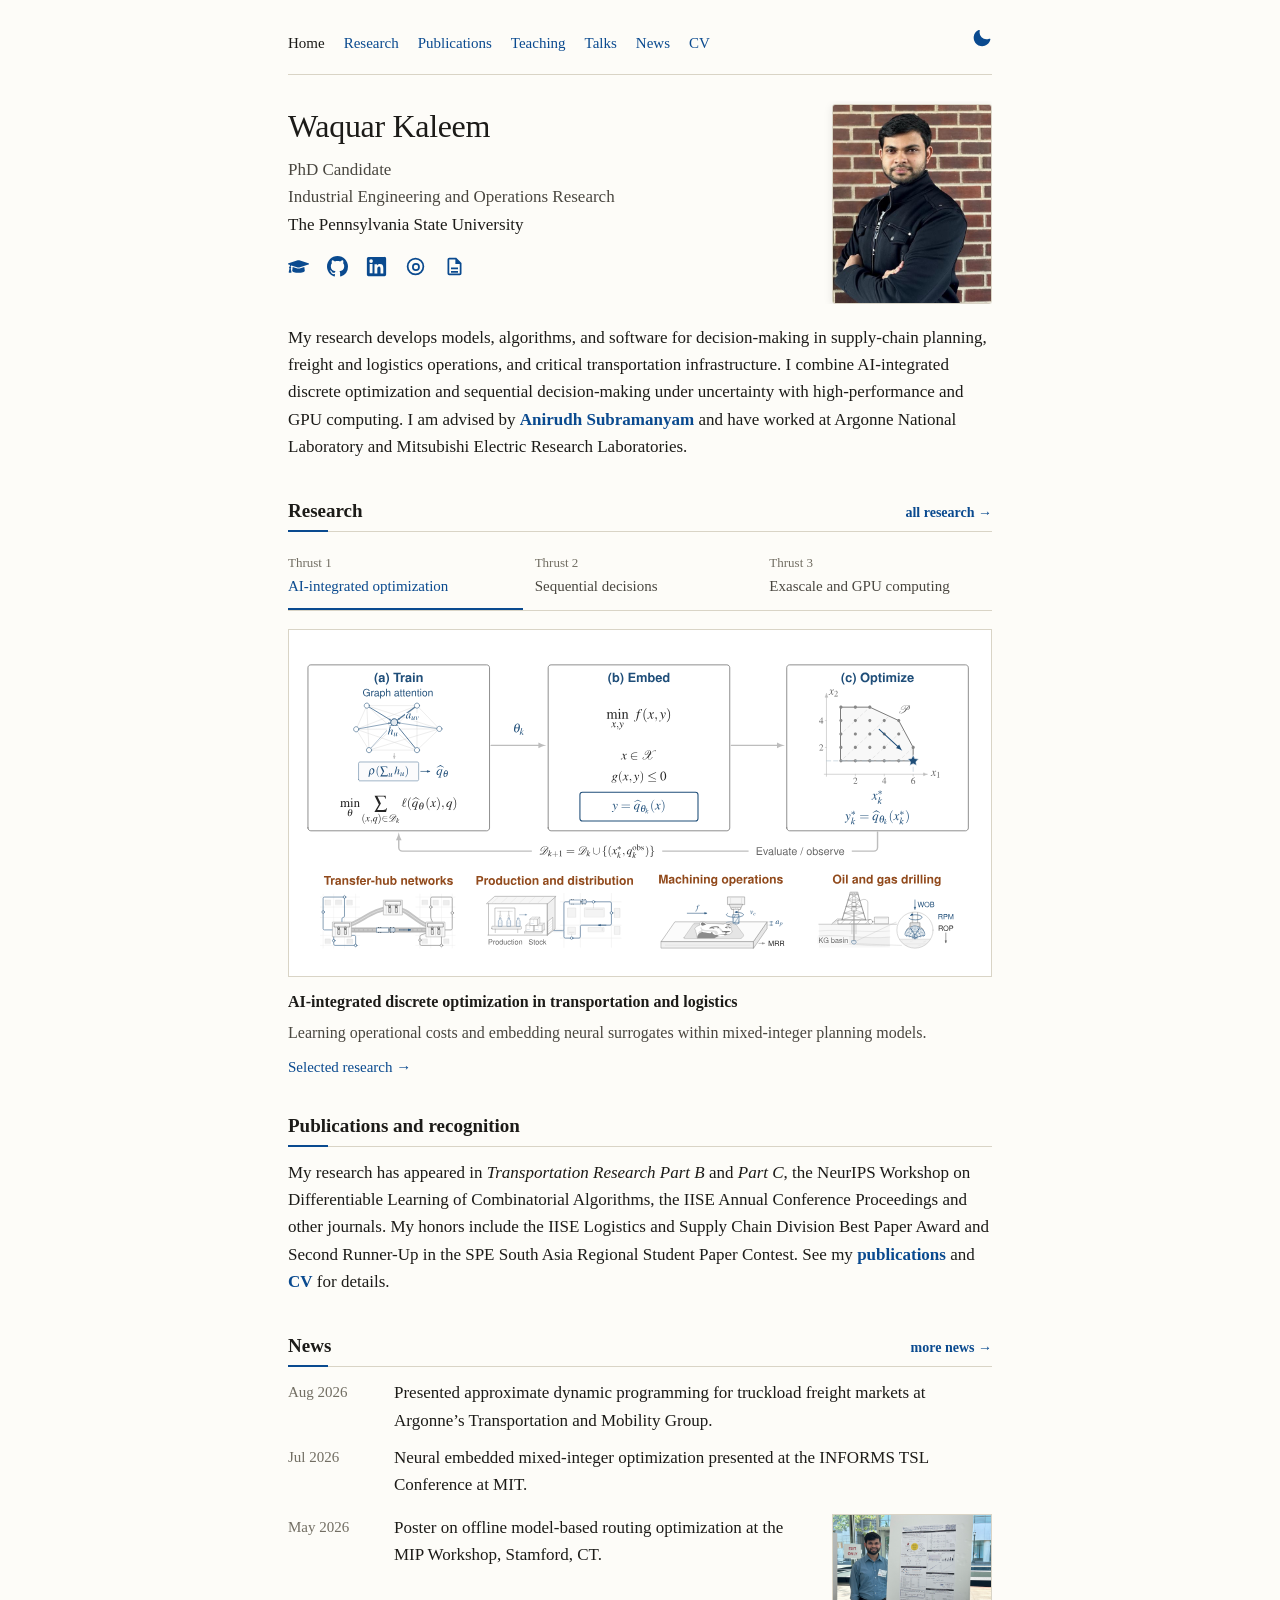
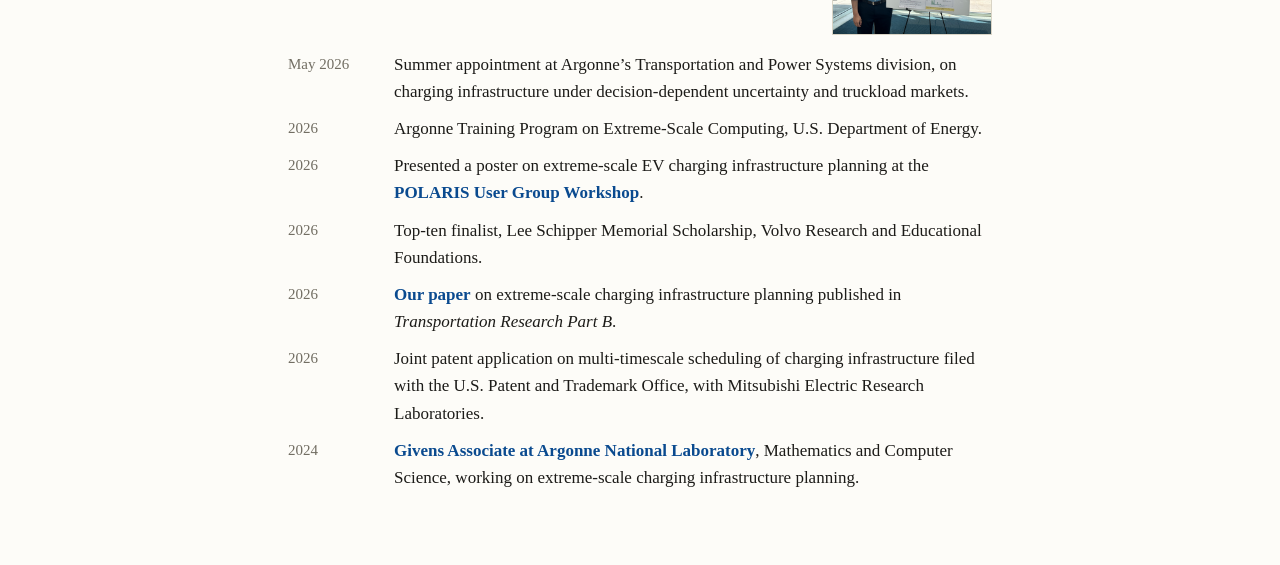
==== commit 26668187: "Add POLARIS workshop photo and poster, refresh public CV and research news" ====
--- a/index.html
+++ b/index.html
@@ -82,7 +82,7 @@
     </script>
 
     <link rel="icon" href="data:image/svg+xml,%3Csvg%20xmlns%3D%22http%3A%2F%2Fwww.w3.org%2F2000%2Fsvg%22%20viewBox%3D%220%200%2032%2032%22%3E%3Crect%20width%3D%2232%22%20height%3D%2232%22%20rx%3D%224%22%20fill%3D%22%230a4a8f%22%2F%3E%3Ctext%20x%3D%2216%22%20y%3D%2222%22%20text-anchor%3D%22middle%22%20font-family%3D%22Georgia%2Cserif%22%20font-size%3D%2214%22%20fill%3D%22%23fdfcf8%22%3EWK%3C%2Ftext%3E%3C%2Fsvg%3E">
-    <link rel="stylesheet" href="/style.css?v=74854da5a0">
+    <link rel="stylesheet" href="/style.css?v=b5f5bc3aab">
 </head>
 <body>
 
@@ -172,9 +172,11 @@
     </li>
     <li><span class="when">May 2026</span><span class="what">Summer appointment at Argonne&rsquo;s Transportation and Power Systems division, on charging infrastructure under decision-dependent uncertainty and truckload markets.</span></li>
     <li><span class="when">2026</span><span class="what">Argonne Training Program on Extreme-Scale Computing, U.S. Department of Energy.</span></li>
+    <li><span class="when">2026</span><span class="what">Presented a poster on extreme-scale EV charging infrastructure planning at the <a href="/news/#polaris-2026">POLARIS User Group Workshop</a>.</span></li>
     <li><span class="when">2026</span><span class="what">Top-ten finalist, Lee Schipper Memorial Scholarship, Volvo Research and Educational Foundations.</span></li>
     <li><span class="when">2026</span><span class="what"><a href="https://doi.org/10.1016/j.trb.2026.103403">Our paper</a> on extreme-scale charging infrastructure planning published in <span class="venue">Transportation Research Part B</span>.</span></li>
     <li><span class="when">2026</span><span class="what">Joint patent application on multi-timescale scheduling of charging infrastructure filed with the U.S. Patent and Trademark Office, with Mitsubishi Electric Research Laboratories.</span></li>
+    <li><span class="when">2024</span><span class="what"><a href="/news/#argonne-2024">Givens Associate at Argonne National Laboratory</a>, Mathematics and Computer Science, working on extreme-scale charging infrastructure planning.</span></li>
         </ul>
     </section>
 
--- a/style.css
+++ b/style.css
@@ -519,20 +519,21 @@
 .news-group-photo figcaption { margin-top: 6px; color: var(--muted); font-size: 0.875rem; line-height: 1.5; }
 .annotated-photo { position: relative; }
 .photo-pointer { position: absolute; inset: 0; width: 100%; height: 100%; pointer-events: none; }
-.photo-pointer path { fill: none; stroke: #0a4a8f; stroke-width: 1.5; stroke-linecap: round; stroke-linejoin: round; vector-effect: non-scaling-stroke; }
-.photo-pointer .photo-pointer-halo { stroke: #fff; stroke-width: 3.5; }
+.photo-pointer path { fill: none; stroke: #254e74; stroke-width: 1; stroke-linecap: round; stroke-linejoin: round; vector-effect: non-scaling-stroke; }
+.photo-pointer .photo-pointer-halo { stroke: #fff; stroke-width: 2.5; }
 .photo-label {
     position: absolute;
-    left: 23.0625%;
+    left: 18.75%;
     top: 35%;
     transform: translate(-50%, -100%);
-    padding: 2px 6px;
-    border: 1px solid #fff;
+    padding: 1px 5px;
+    border: 0;
     border-radius: 2px;
-    background: #0a4a8f;
-    color: #fff;
-    font-size: 12px;
+    background: rgba(253, 252, 248, 0.92);
+    color: #254e74;
+    font-size: 11px;
     font-weight: normal;
+    font-style: italic;
     line-height: 1.3;
     pointer-events: none;
 }
@@ -563,6 +564,7 @@
     ul.news--preview li.news-with-photo { grid-template-columns: 1fr; }
     .news-with-photo .event-photo { grid-column: 1; }
     .news-group-photo { grid-column: 1; }
+    li.news-with-group-photo { scroll-margin-top: 135px; }
 }
 
 /* A jump list for the two pages long enough that a reader would otherwise scroll
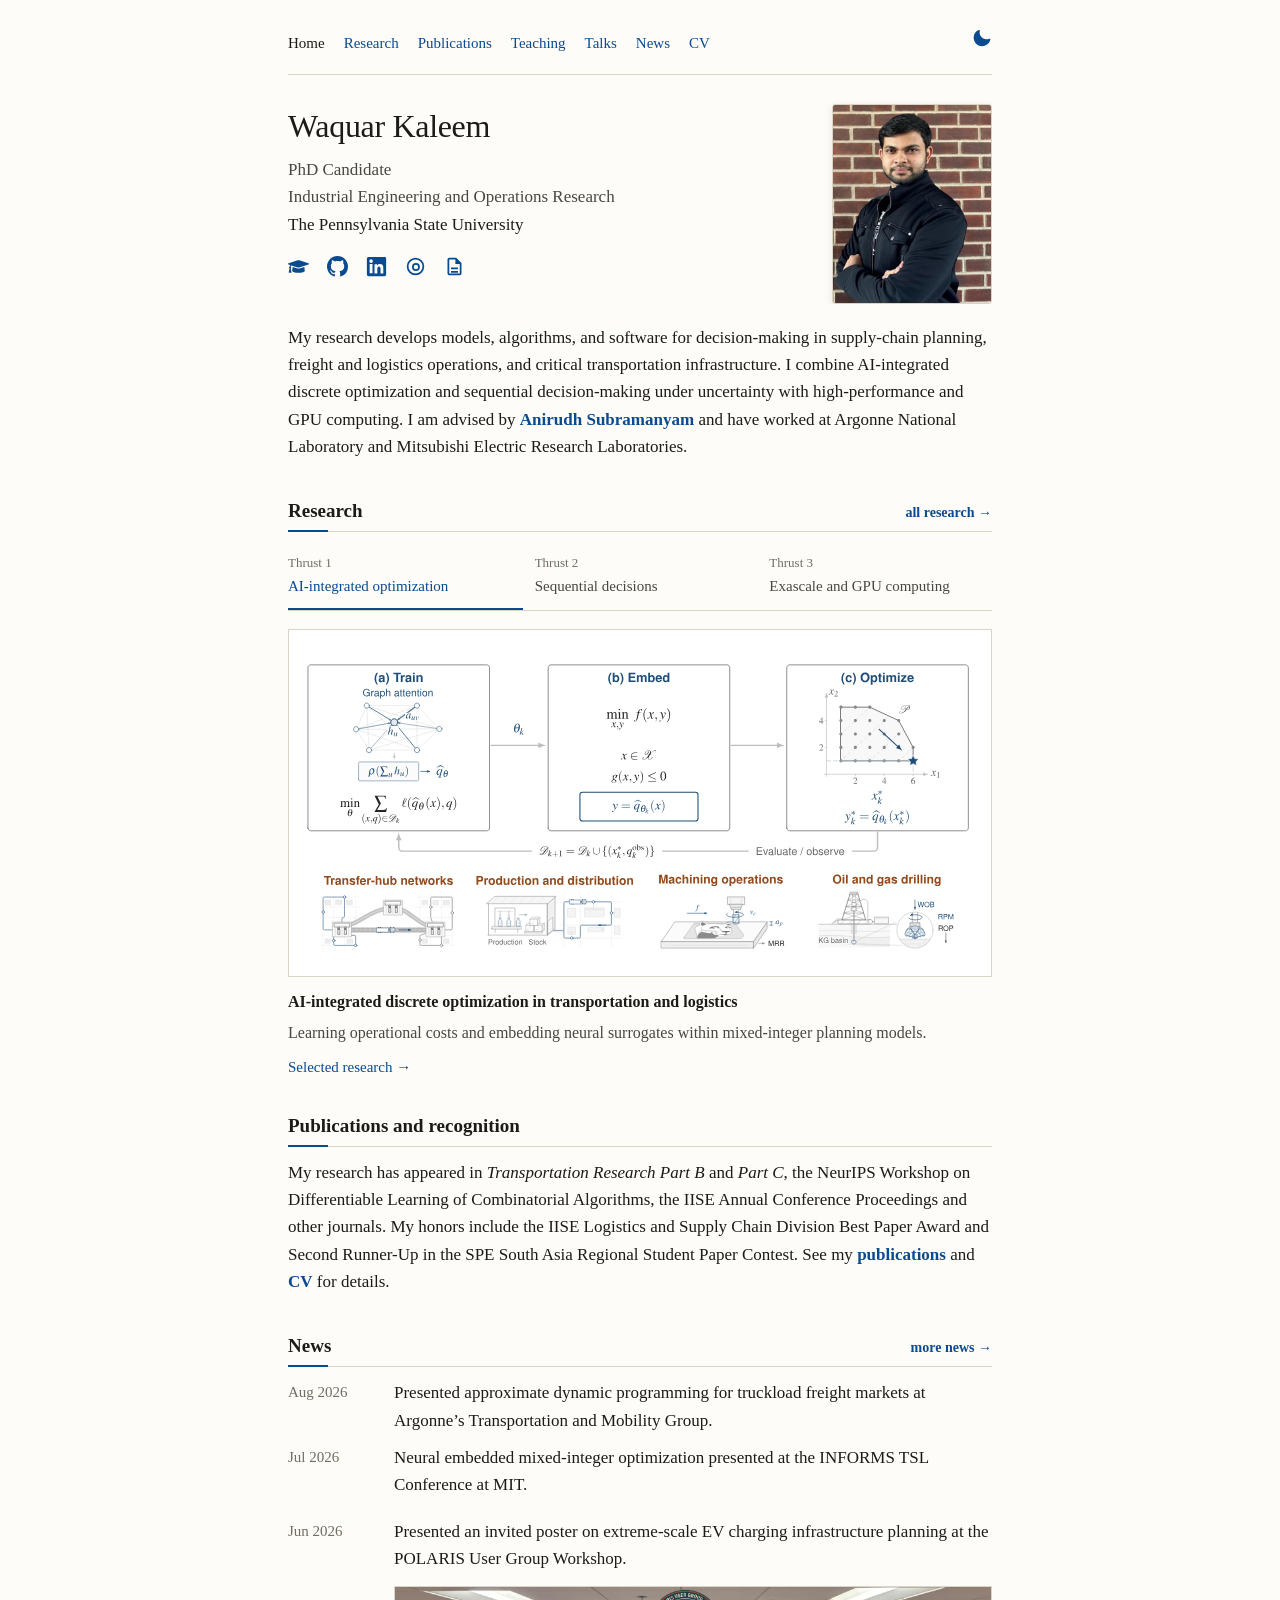
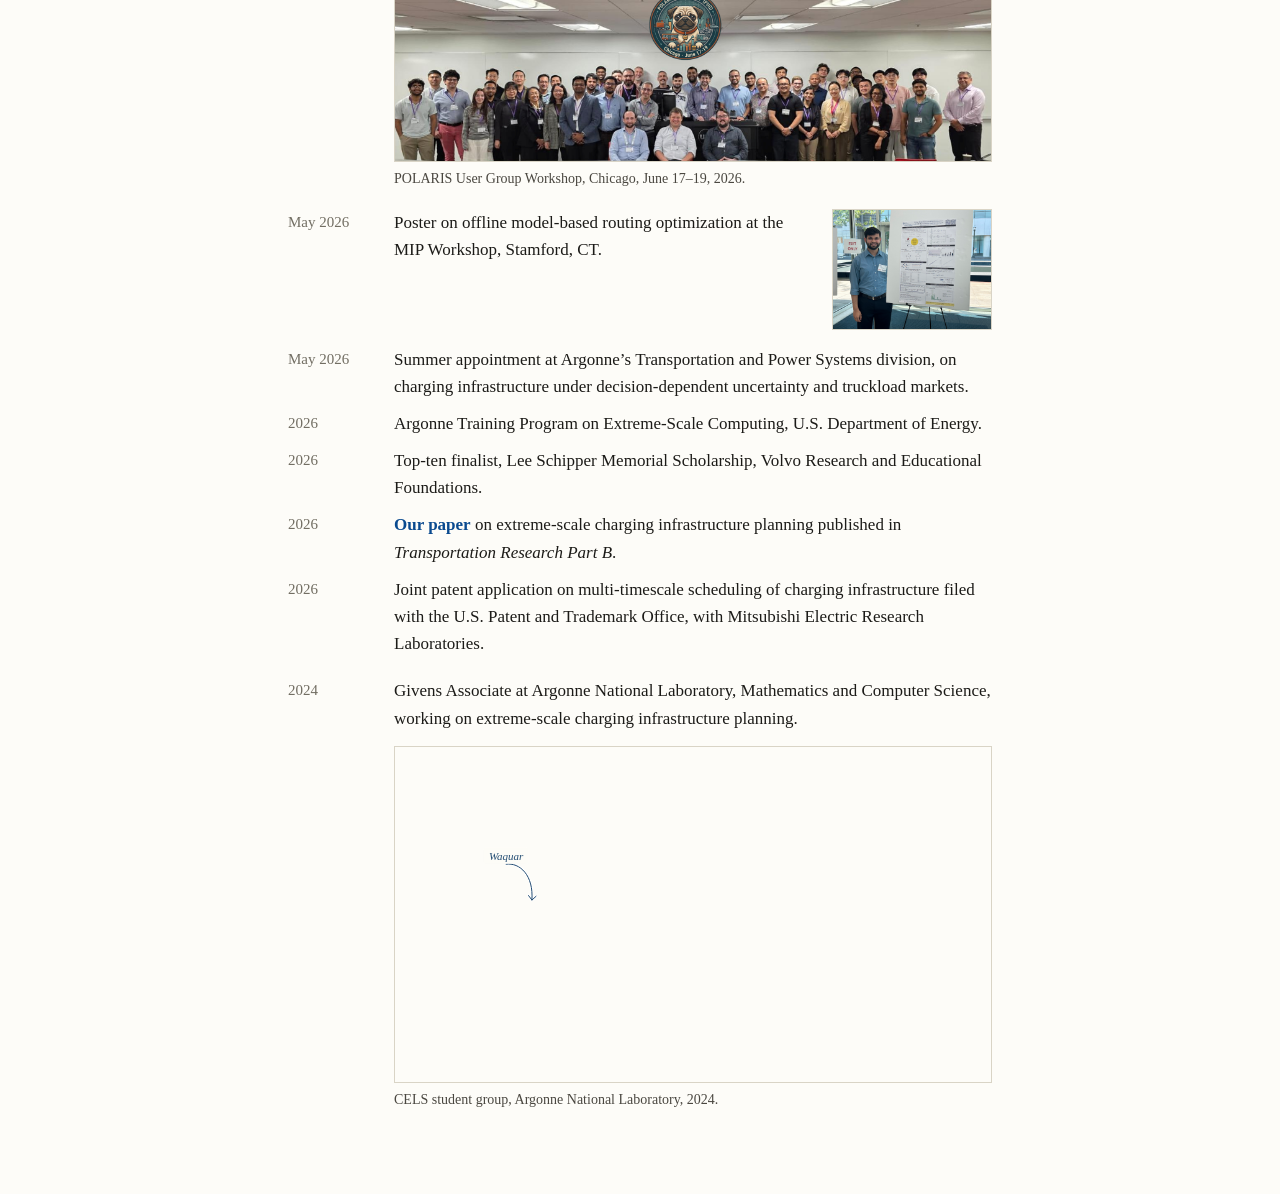
==== commit f22b4099: "Show workshop and Argonne group photos on Home and correct presentation details" ====
--- a/index.html
+++ b/index.html
@@ -82,7 +82,7 @@
     </script>
 
     <link rel="icon" href="data:image/svg+xml,%3Csvg%20xmlns%3D%22http%3A%2F%2Fwww.w3.org%2F2000%2Fsvg%22%20viewBox%3D%220%200%2032%2032%22%3E%3Crect%20width%3D%2232%22%20height%3D%2232%22%20rx%3D%224%22%20fill%3D%22%230a4a8f%22%2F%3E%3Ctext%20x%3D%2216%22%20y%3D%2222%22%20text-anchor%3D%22middle%22%20font-family%3D%22Georgia%2Cserif%22%20font-size%3D%2214%22%20fill%3D%22%23fdfcf8%22%3EWK%3C%2Ftext%3E%3C%2Fsvg%3E">
-    <link rel="stylesheet" href="/style.css?v=b5f5bc3aab">
+    <link rel="stylesheet" href="/style.css?v=495beba423">
 </head>
 <body>
 
@@ -167,16 +167,35 @@
         <ul class="news news--preview">
     <li><span class="when">Aug 2026</span><span class="what">Presented approximate dynamic programming for truckload freight markets at Argonne&rsquo;s Transportation and Mobility Group.</span></li>
     <li><span class="when">Jul 2026</span><span class="what">Neural embedded mixed-integer optimization presented at the INFORMS TSL Conference at MIT.</span></li>
+    <li class="news-with-group-photo" id="polaris-2026"><span class="when">Jun 2026</span><span class="what">Presented an invited poster on extreme-scale EV charging infrastructure planning at the POLARIS User Group Workshop.</span>
+        <figure class="news-group-photo">
+            <a class="event-photo" href="/assets/photos/polaris-user-group-2026.png" aria-label="Open the full-resolution POLARIS User Group Workshop photo">
+                <img src="/assets/photos/polaris-user-group-2026.png" width="1920" height="559" alt="Participants at the 2026 POLARIS User Group Workshop." loading="lazy" decoding="async">
+            </a>
+            <figcaption>POLARIS User Group Workshop, Chicago, June 17&ndash;19, 2026.</figcaption>
+        </figure>
+    </li>
     <li class="news-with-photo" id="mip-workshop-2026"><span class="when">May 2026</span><span class="what">Poster on offline model-based routing optimization at the MIP Workshop, Stamford, CT.</span>
         <a class="event-photo" href="/assets/photos/mip-workshop-2026.jpg" aria-label="View the full photo from the MIP Workshop"><img src="/assets/photos/mip-workshop-2026.jpg" width="4032" height="3024" alt="Waquar beside his routing-optimization poster at the 2026 MIP Workshop." loading="lazy" decoding="async"></a>
     </li>
     <li><span class="when">May 2026</span><span class="what">Summer appointment at Argonne&rsquo;s Transportation and Power Systems division, on charging infrastructure under decision-dependent uncertainty and truckload markets.</span></li>
     <li><span class="when">2026</span><span class="what">Argonne Training Program on Extreme-Scale Computing, U.S. Department of Energy.</span></li>
-    <li><span class="when">2026</span><span class="what">Presented a poster on extreme-scale EV charging infrastructure planning at the <a href="/news/#polaris-2026">POLARIS User Group Workshop</a>.</span></li>
     <li><span class="when">2026</span><span class="what">Top-ten finalist, Lee Schipper Memorial Scholarship, Volvo Research and Educational Foundations.</span></li>
     <li><span class="when">2026</span><span class="what"><a href="https://doi.org/10.1016/j.trb.2026.103403">Our paper</a> on extreme-scale charging infrastructure planning published in <span class="venue">Transportation Research Part B</span>.</span></li>
     <li><span class="when">2026</span><span class="what">Joint patent application on multi-timescale scheduling of charging infrastructure filed with the U.S. Patent and Trademark Office, with Mitsubishi Electric Research Laboratories.</span></li>
-    <li><span class="when">2024</span><span class="what"><a href="/news/#argonne-2024">Givens Associate at Argonne National Laboratory</a>, Mathematics and Computer Science, working on extreme-scale charging infrastructure planning.</span></li>
+    <li class="news-with-group-photo" id="argonne-2024"><span class="when">2024</span><span class="what">Givens Associate at Argonne National Laboratory, Mathematics and Computer Science, working on extreme-scale charging infrastructure planning.</span>
+        <figure class="news-group-photo">
+            <a class="event-photo annotated-photo" href="/assets/photos/argonne-cels-2024-print.jpg" aria-label="Open the full-resolution Argonne group photo">
+                <img src="/assets/photos/argonne-cels-2024.jpg" width="1600" height="900" alt="The 2024 CELS student group outside Argonne's TCS Conference Center. Waquar is marked near the left side." loading="lazy" decoding="async">
+                <svg class="photo-pointer" viewBox="0 0 1600 900" aria-hidden="true" focusable="false">
+                    <path class="photo-pointer-halo" d="M 300,315 C 337,310 374,345 369,411 M 360,399 L 369,411 L 380,401"/>
+                    <path d="M 300,315 C 337,310 374,345 369,411 M 360,399 L 369,411 L 380,401"/>
+                </svg>
+                <span class="photo-label" aria-hidden="true">Waquar</span>
+            </a>
+            <figcaption>CELS student group, Argonne National Laboratory, 2024.</figcaption>
+        </figure>
+    </li>
         </ul>
     </section>
 
--- a/style.css
+++ b/style.css
@@ -550,6 +550,7 @@
     align-items: start;
 }
 ul.news--preview li.news-with-photo { grid-template-columns: 5.5rem minmax(0, 1fr) 10rem; margin-block: 16px; }
+ul.news--preview li.news-with-group-photo { margin-block: 20px; }
 ul.talks li.talk-with-photo { display: grid; grid-template-columns: minmax(0, 1fr) 14rem; gap: 22px; }
 li.news-with-photo, li.news-with-group-photo { scroll-margin-top: 80px; }
 @media (max-width: 38em) {
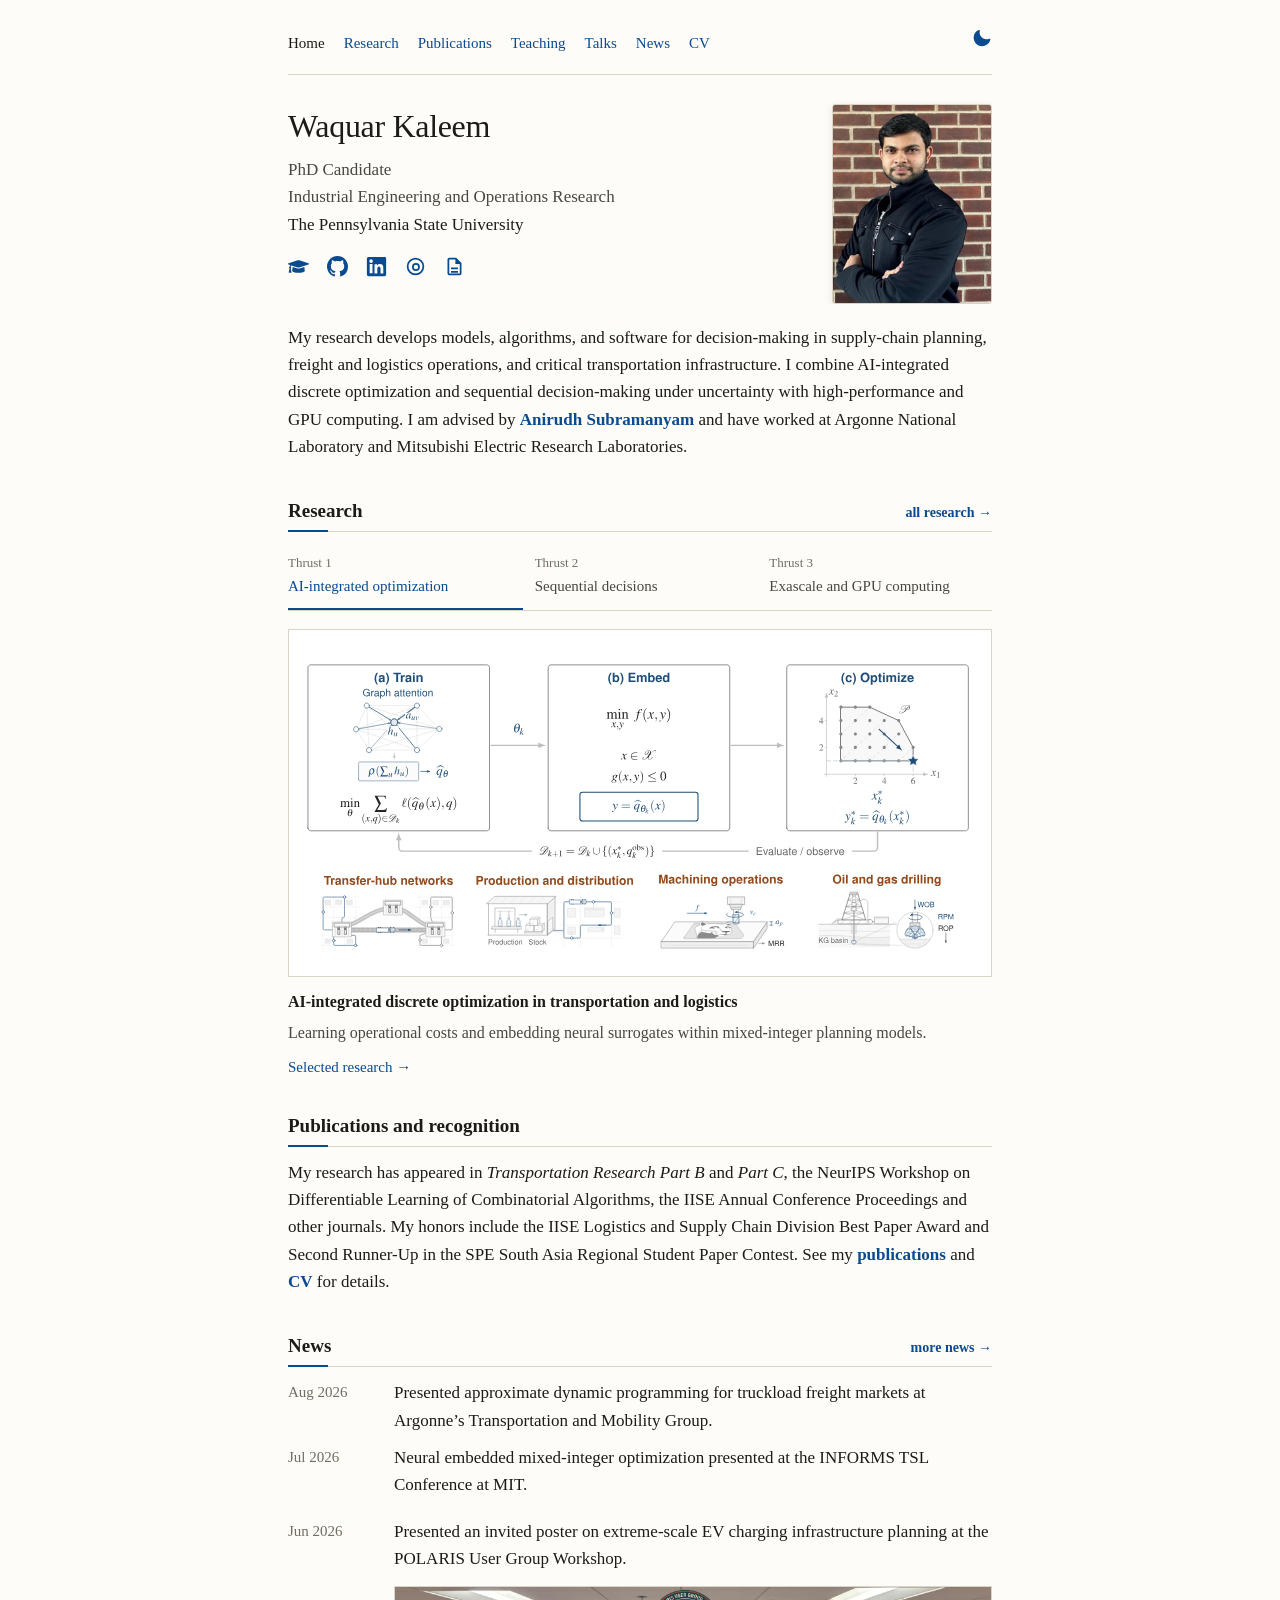
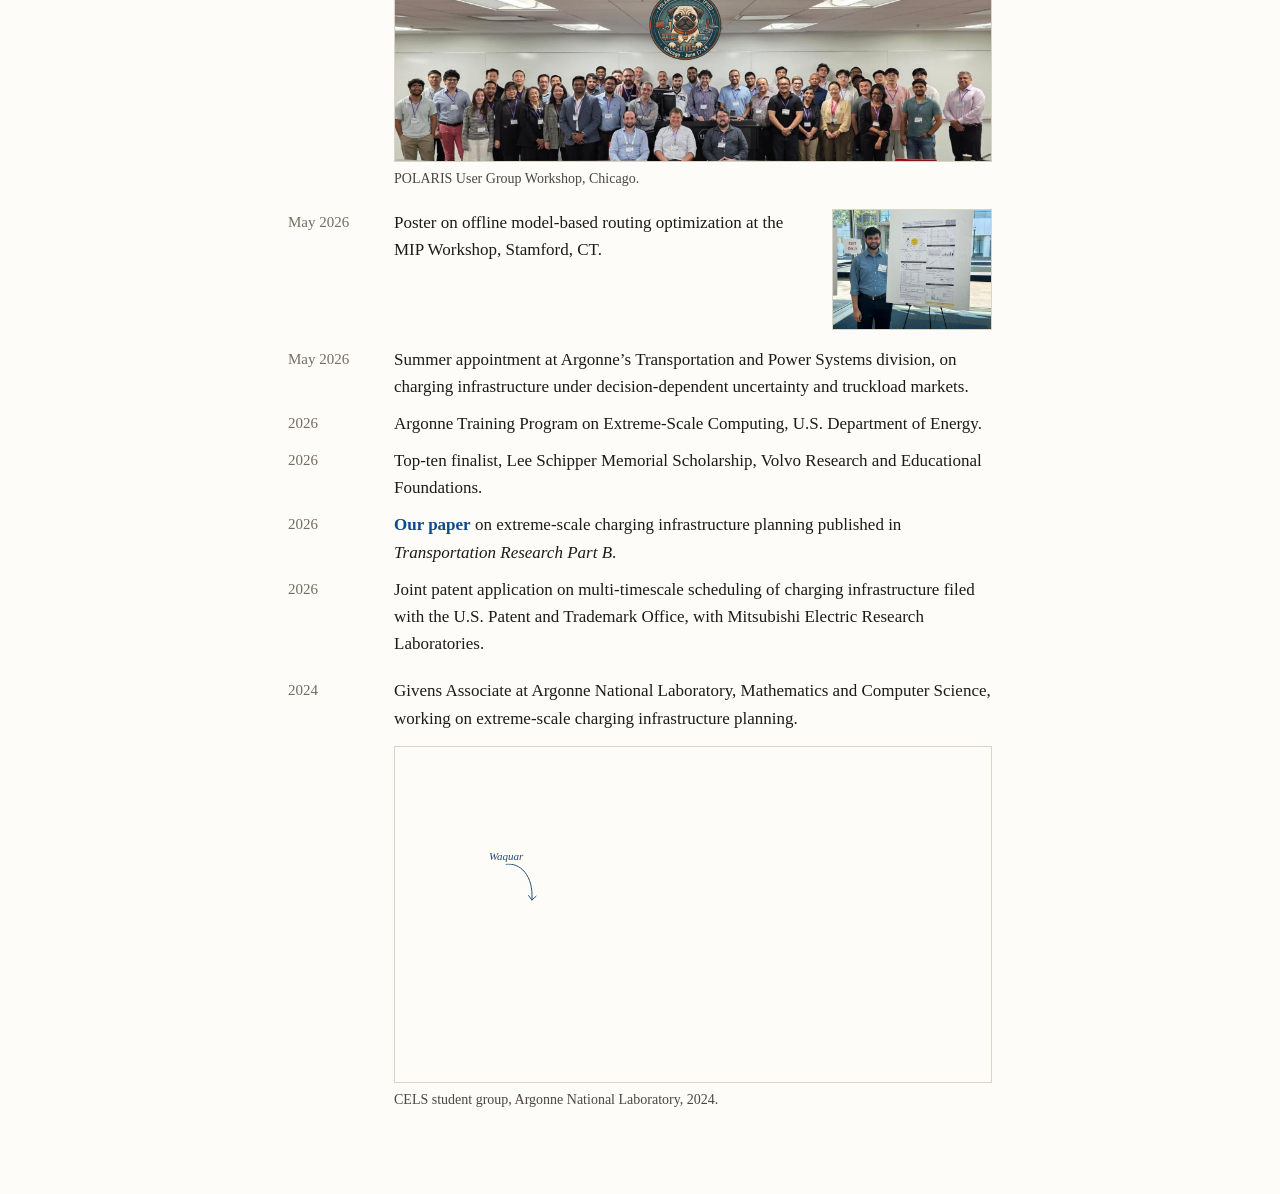
==== commit 91446759: "Simplify PUG photo caption and link the News entry to the workshop" ====
--- a/index.html
+++ b/index.html
@@ -172,7 +172,7 @@
             <a class="event-photo" href="/assets/photos/polaris-user-group-2026.png" aria-label="Open the full-resolution POLARIS User Group Workshop photo">
                 <img src="/assets/photos/polaris-user-group-2026.png" width="1920" height="559" alt="Participants at the 2026 POLARIS User Group Workshop." loading="lazy" decoding="async">
             </a>
-            <figcaption>POLARIS User Group Workshop, Chicago, June 17&ndash;19, 2026.</figcaption>
+            <figcaption>POLARIS User Group Workshop, Chicago.</figcaption>
         </figure>
     </li>
     <li class="news-with-photo" id="mip-workshop-2026"><span class="when">May 2026</span><span class="what">Poster on offline model-based routing optimization at the MIP Workshop, Stamford, CT.</span>
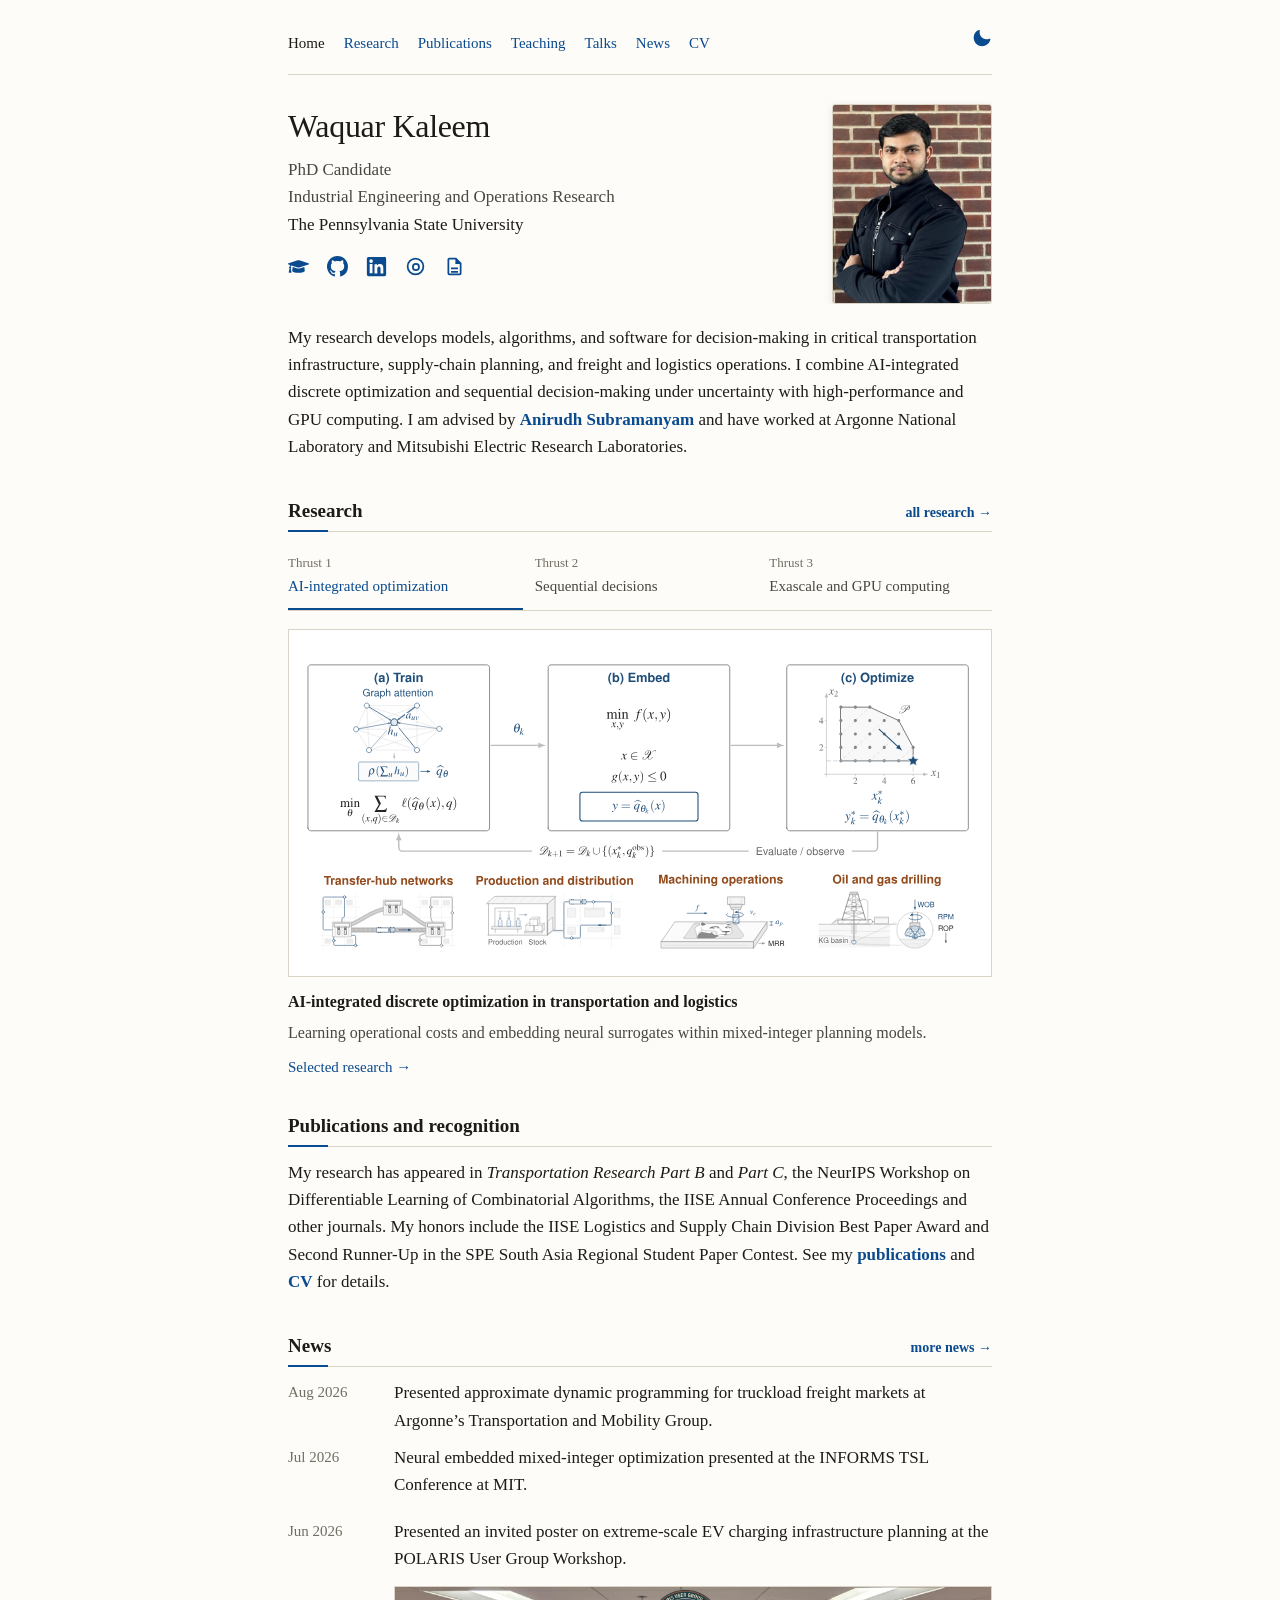
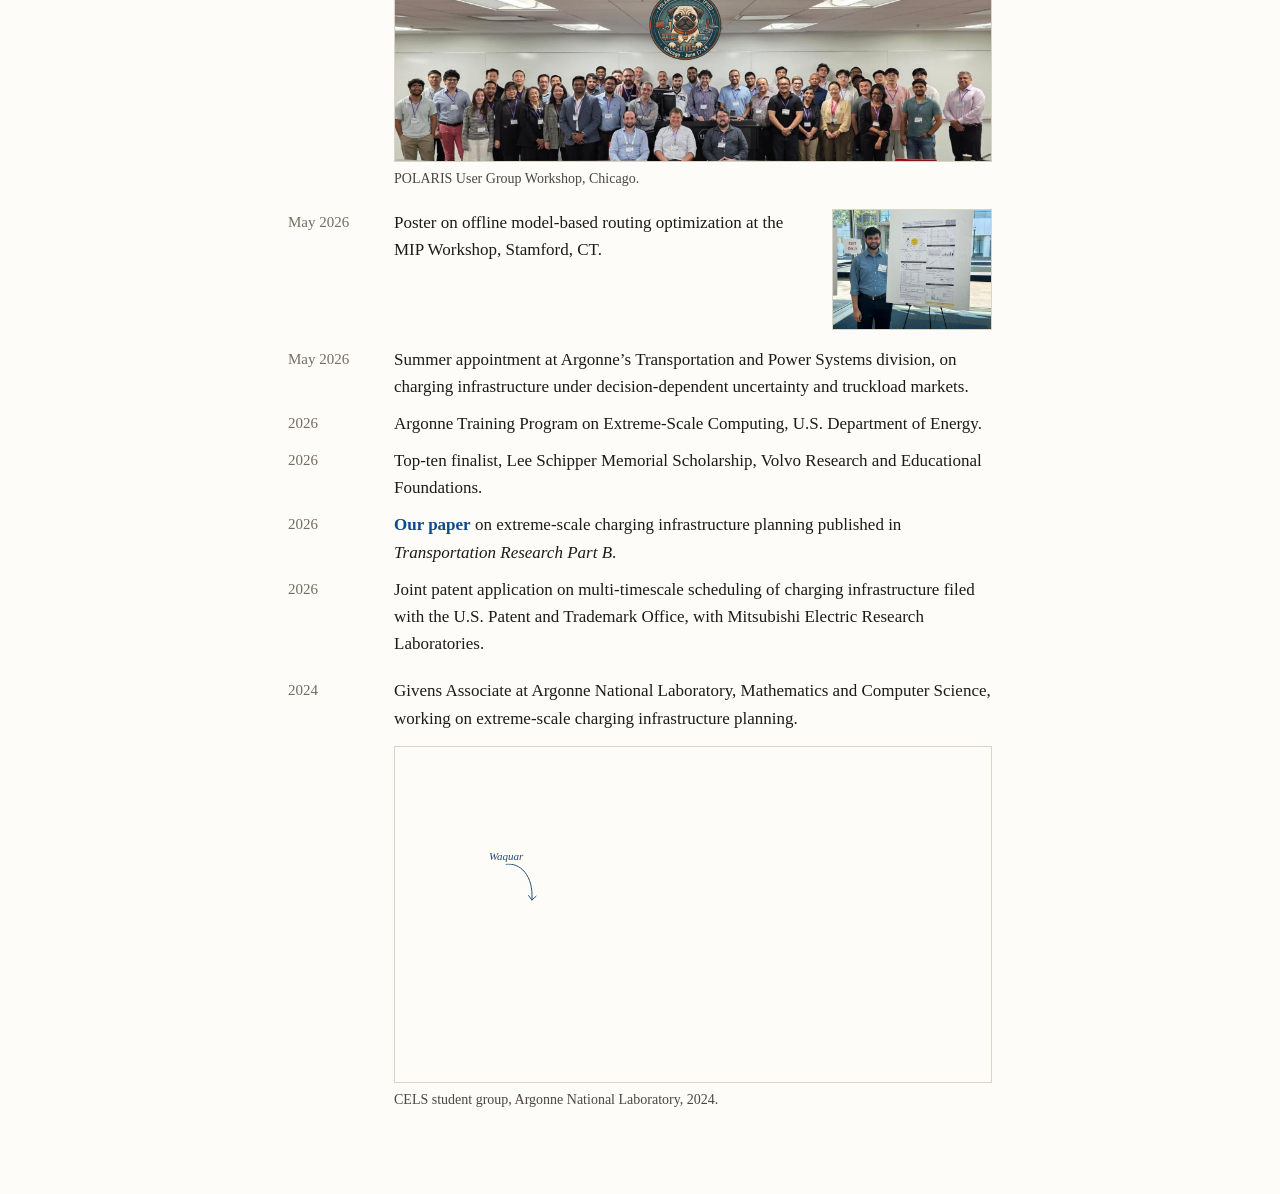
==== commit 3bb98670: "Put critical infrastructure first in research interests" ====
--- a/index.html
+++ b/index.html
@@ -15,14 +15,14 @@
         })();
     </script>
     <title>Waquar Kaleem</title>
-    <meta name="description" content="Waquar Kaleem, PhD candidate at The Pennsylvania State University. Models, algorithms, and software for AI-integrated discrete optimization and sequential decision-making under uncertainty, using high-performance and GPU computing for supply-chain planning, freight and logistics, and critical transportation infrastructure.">
+    <meta name="description" content="Waquar Kaleem, PhD candidate at The Pennsylvania State University. Models, algorithms, and software for AI-integrated discrete optimization and sequential decision-making under uncertainty, using high-performance and GPU computing for critical transportation infrastructure, supply-chain planning, and freight and logistics operations.">
     <meta name="author" content="Waquar Kaleem">
     <meta name="robots" content="index,follow">
     <link rel="canonical" href="https://wkaleem.github.io/">
 
     <meta property="og:type" content="profile">
     <meta property="og:title" content="Waquar Kaleem">
-    <meta property="og:description" content="Waquar Kaleem, PhD candidate at The Pennsylvania State University. Models, algorithms, and software for AI-integrated discrete optimization and sequential decision-making under uncertainty, using high-performance and GPU computing for supply-chain planning, freight and logistics, and critical transportation infrastructure.">
+    <meta property="og:description" content="Waquar Kaleem, PhD candidate at The Pennsylvania State University. Models, algorithms, and software for AI-integrated discrete optimization and sequential decision-making under uncertainty, using high-performance and GPU computing for critical transportation infrastructure, supply-chain planning, and freight and logistics operations.">
     <meta property="og:url" content="https://wkaleem.github.io/">
     <meta property="og:site_name" content="Waquar Kaleem">
 
@@ -35,7 +35,7 @@
     <meta name="twitter:card" content="summary_large_image">
     <meta name="twitter:image" content="https://wkaleem.github.io/og.png">
     <meta name="twitter:title" content="Waquar Kaleem">
-    <meta name="twitter:description" content="Waquar Kaleem, PhD candidate at The Pennsylvania State University. Models, algorithms, and software for AI-integrated discrete optimization and sequential decision-making under uncertainty, using high-performance and GPU computing for supply-chain planning, freight and logistics, and critical transportation infrastructure.">
+    <meta name="twitter:description" content="Waquar Kaleem, PhD candidate at The Pennsylvania State University. Models, algorithms, and software for AI-integrated discrete optimization and sequential decision-making under uncertainty, using high-performance and GPU computing for critical transportation infrastructure, supply-chain planning, and freight and logistics operations.">
 
     <script type="application/ld+json">
     {
@@ -111,7 +111,7 @@
     </header>
     <main id="main" tabindex="-1">
     <div class="intro">
-        <p>My research develops models, algorithms, and software for decision-making in supply-chain planning, freight and logistics operations, and critical transportation infrastructure. I combine AI-integrated discrete optimization and sequential decision-making under uncertainty with high-performance and GPU computing. I am advised by <a href="https://www.ime.psu.edu/department/directory-detail-g.aspx?q=azs7266">Anirudh Subramanyam</a> and have worked at Argonne National Laboratory and Mitsubishi Electric Research Laboratories.</p>
+        <p>My research develops models, algorithms, and software for decision-making in critical transportation infrastructure, supply-chain planning, and freight and logistics operations. I combine AI-integrated discrete optimization and sequential decision-making under uncertainty with high-performance and GPU computing. I am advised by <a href="https://www.ime.psu.edu/department/directory-detail-g.aspx?q=azs7266">Anirudh Subramanyam</a> and have worked at Argonne National Laboratory and Mitsubishi Electric Research Laboratories.</p>
     </div>
 
     <section id="research" aria-labelledby="research-heading">
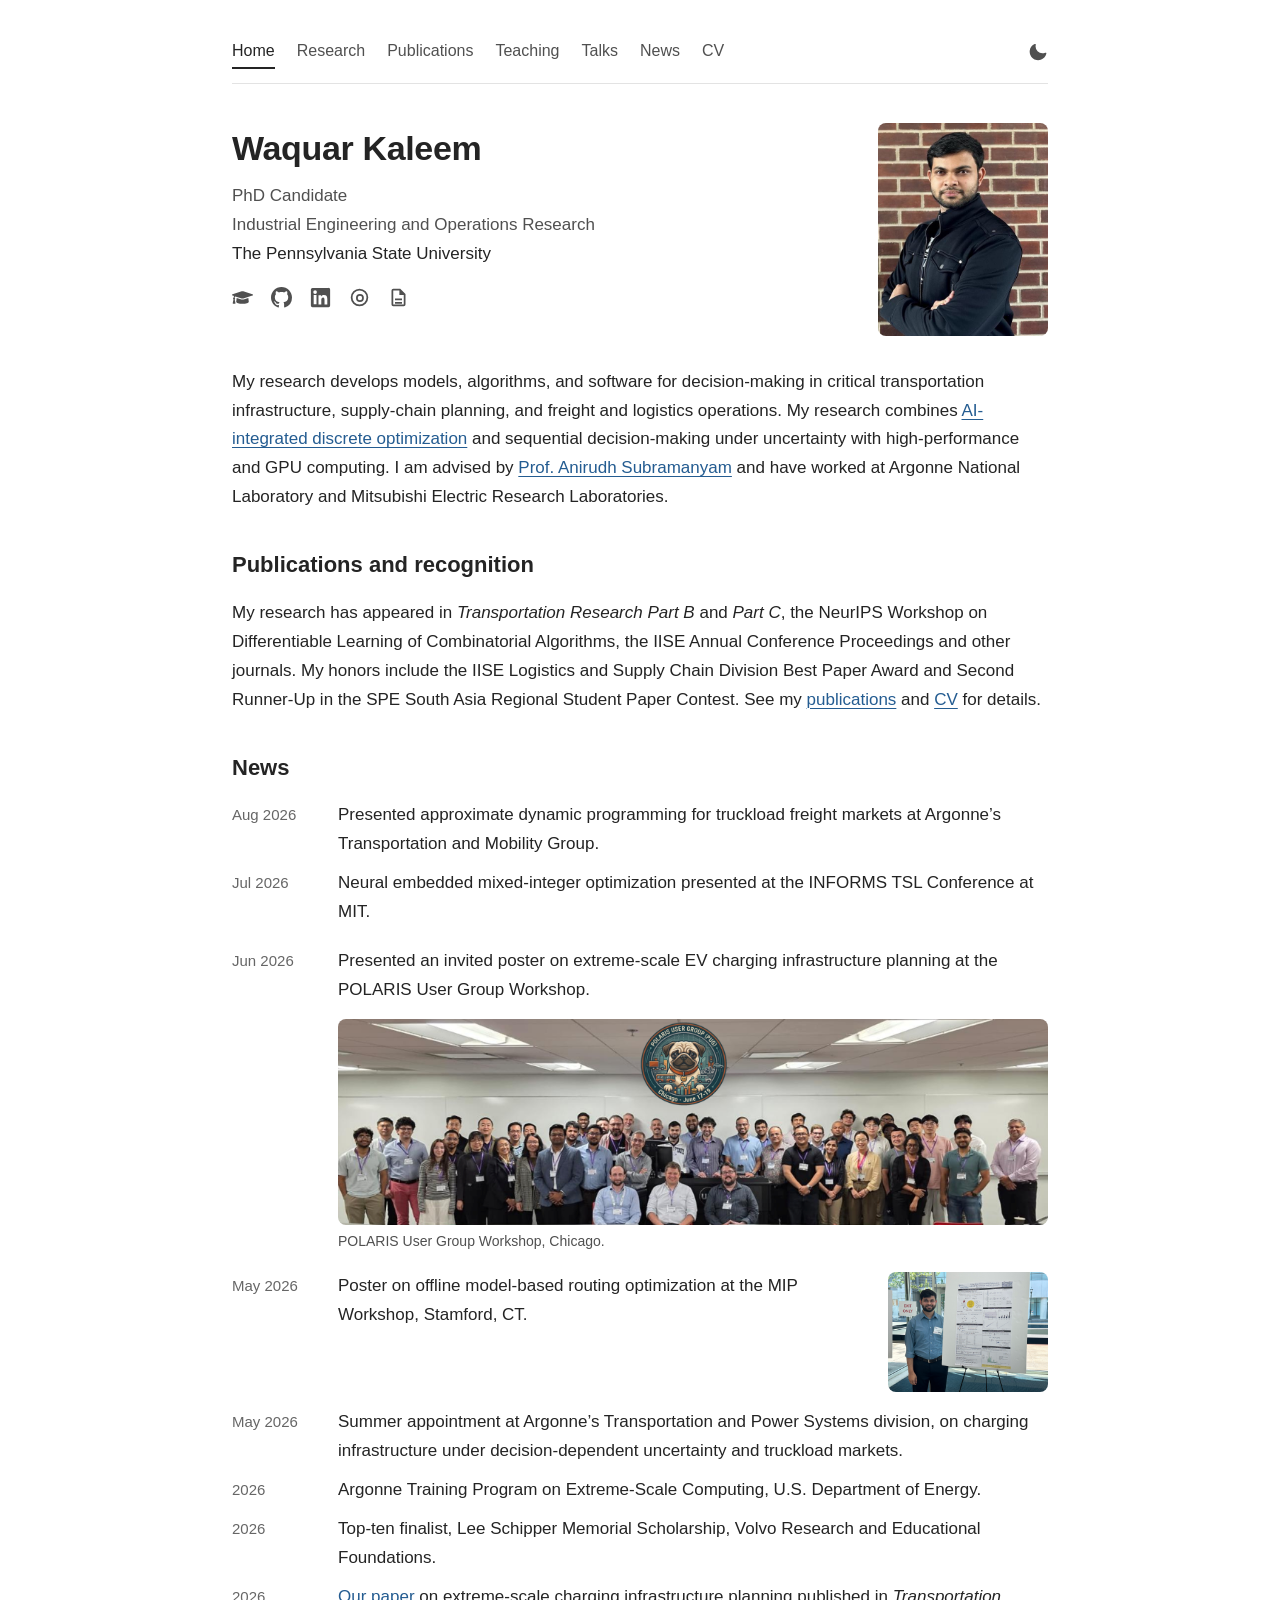
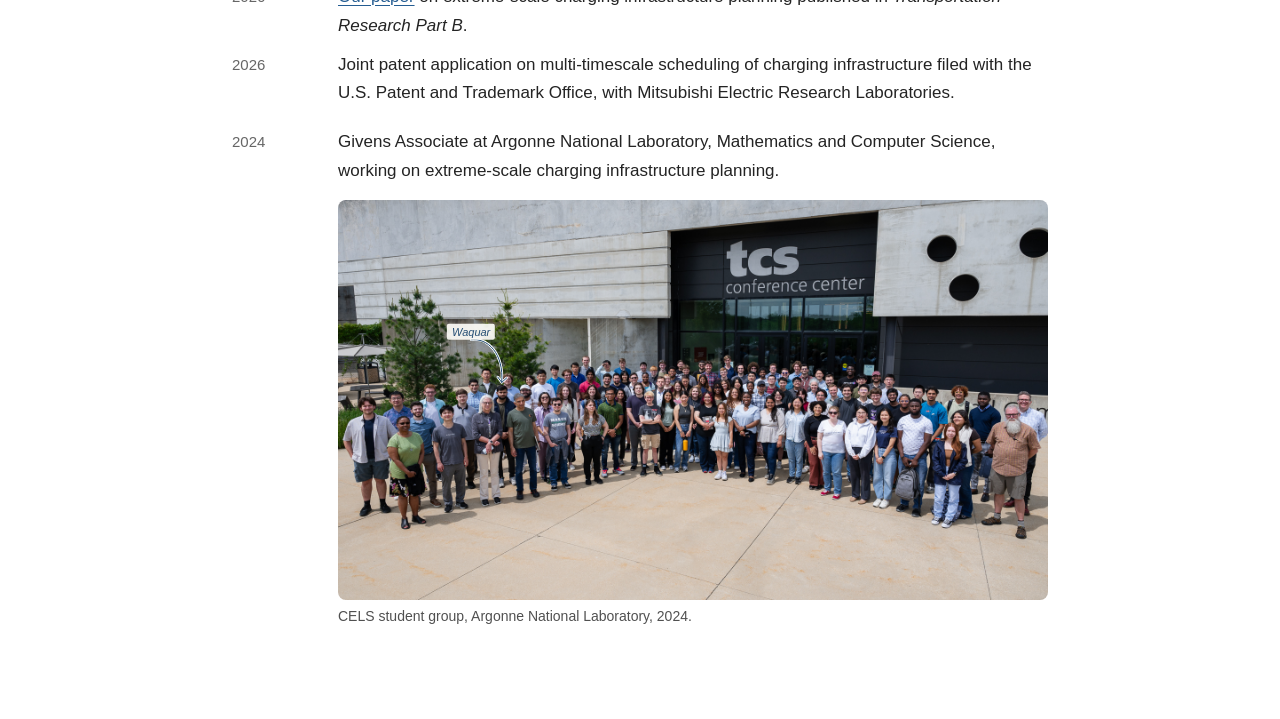
==== commit 73ea5fbd: "Refine website Co-authored-by: Codex <codex@openai.com>" ====
--- a/index.html
+++ b/index.html
@@ -82,7 +82,7 @@
     </script>
 
     <link rel="icon" href="data:image/svg+xml,%3Csvg%20xmlns%3D%22http%3A%2F%2Fwww.w3.org%2F2000%2Fsvg%22%20viewBox%3D%220%200%2032%2032%22%3E%3Crect%20width%3D%2232%22%20height%3D%2232%22%20rx%3D%224%22%20fill%3D%22%230a4a8f%22%2F%3E%3Ctext%20x%3D%2216%22%20y%3D%2222%22%20text-anchor%3D%22middle%22%20font-family%3D%22Georgia%2Cserif%22%20font-size%3D%2214%22%20fill%3D%22%23fdfcf8%22%3EWK%3C%2Ftext%3E%3C%2Fsvg%3E">
-    <link rel="stylesheet" href="/style.css?v=495beba423">
+    <link rel="stylesheet" href="/style.css?v=5c47d68f1e">
 </head>
 <body>
 
@@ -111,51 +111,8 @@
     </header>
     <main id="main" tabindex="-1">
     <div class="intro">
-        <p>My research develops models, algorithms, and software for decision-making in critical transportation infrastructure, supply-chain planning, and freight and logistics operations. I combine AI-integrated discrete optimization and sequential decision-making under uncertainty with high-performance and GPU computing. I am advised by <a href="https://www.ime.psu.edu/department/directory-detail-g.aspx?q=azs7266">Anirudh Subramanyam</a> and have worked at Argonne National Laboratory and Mitsubishi Electric Research Laboratories.</p>
+        <p>My research develops models, algorithms, and software for decision-making in critical transportation infrastructure, supply-chain planning, and freight and logistics operations. My research combines <a href="https://arxiv.org/pdf/2412.05665">AI-integrated discrete optimization</a> and sequential decision-making under uncertainty with high-performance and GPU computing. I am advised by <a href="https://www.ime.psu.edu/department/directory-detail-g.aspx?q=azs7266">Prof. Anirudh Subramanyam</a> and have worked at Argonne National Laboratory and Mitsubishi Electric Research Laboratories.</p>
     </div>
-
-    <section id="research" aria-labelledby="research-heading">
-        <div class="sechead"><h2 id="research-heading">Research</h2><a class="more" href="/research/">all research &rarr;</a></div>
-        <div class="thrust-carousel">
-            <div class="thrust-tabs" aria-label="Research thrusts" hidden>
-                <button type="button" id="thrust-tab-1" aria-controls="thrust-panel-1"><span class="thrust-number">Thrust 1</span>AI-integrated optimization</button>
-                <button type="button" id="thrust-tab-2" aria-controls="thrust-panel-2"><span class="thrust-number">Thrust 2</span>Sequential decisions</button>
-                <button type="button" id="thrust-tab-3" aria-controls="thrust-panel-3"><span class="thrust-number">Thrust 3</span>Exascale and GPU computing</button>
-            </div>
-            <div class="thrust-panels">
-                <article class="thrust-slide" id="thrust-panel-1">
-                    <a class="thrust-feature" href="/research/ai-optimization/" aria-labelledby="thrust-title-1">
-                        <img src="/assets/thrust1.svg" width="2077" height="1000" alt="Train, embed, and optimize in a closed loop, with applications in transportation, production and distribution, machining, and drilling." decoding="async">
-                        <div class="thrust-caption">
-                            <h3 id="thrust-title-1">AI-integrated discrete optimization in transportation and logistics</h3>
-                            <p>Learning operational costs and embedding neural surrogates within mixed-integer planning models.</p>
-                            <span class="thrust-more">Selected research &rarr;</span>
-                        </div>
-                    </a>
-                </article>
-                <article class="thrust-slide" id="thrust-panel-2">
-                    <a class="thrust-feature" href="/research/sequential-decisions/" aria-labelledby="thrust-title-2">
-                        <img src="/assets/thrust2.svg" width="2077" height="1000" alt="Sequential decisions for rail classification yards, EV charging networks and hydrogen corridors, with immediate cost and a future approximation." decoding="async">
-                        <div class="thrust-caption">
-                            <h3 id="thrust-title-2">Sequential decisions in critical infrastructure under uncertainty</h3>
-                            <p>Mixed-integer optimization policies that account for future demand and limited capacity.</p>
-                            <span class="thrust-more">Selected research &rarr;</span>
-                        </div>
-                    </a>
-                </article>
-                <article class="thrust-slide" id="thrust-panel-3">
-                    <a class="thrust-feature" href="/research/exascale-gpu/" aria-labelledby="thrust-title-3">
-                        <img src="/assets/thrust3.svg" width="2077" height="1000" alt="GPU-native primal heuristics, distributed decomposition on heterogeneous computers, and learning and optimization on device." decoding="async">
-                        <div class="thrust-caption">
-                            <h3 id="thrust-title-3">Optimizing complex systems on exascale and GPU platforms</h3>
-                            <p>Algorithms for discrete optimization at the scale and detail of real engineering systems.</p>
-                            <span class="thrust-more">Selected research &rarr;</span>
-                        </div>
-                    </a>
-                </article>
-            </div>
-        </div>
-    </section>
 
     <section id="recognition" aria-labelledby="recognition-heading">
         <h2 id="recognition-heading">Publications and recognition</h2>
@@ -163,7 +120,7 @@
     </section>
 
     <section id="news">
-        <div class="sechead"><h2>News</h2><a class="more" href="/news/">more news &rarr;</a></div>
+        <h2>News</h2>
         <ul class="news news--preview">
     <li><span class="when">Aug 2026</span><span class="what">Presented approximate dynamic programming for truckload freight markets at Argonne&rsquo;s Transportation and Mobility Group.</span></li>
     <li><span class="when">Jul 2026</span><span class="what">Neural embedded mixed-integer optimization presented at the INFORMS TSL Conference at MIT.</span></li>
@@ -204,7 +161,7 @@
 
     </main>
     </div>
-    <script src="/site.js?v=57ae964058"></script>
+    <script src="/site.js?v=b8fcc1d122"></script>
 
 </body>
 </html>
--- a/style.css
+++ b/style.css
@@ -1,37 +1,37 @@
-/* Waquar Kaleem. Plain serif academic page, no web fonts, no external requests. */
+/* Waquar Kaleem. System fonts, quiet typography, and no external font requests. */
 
 :root {
-    --bg: #fdfcf8;
-    --text: #1c1b18;
-    --muted: #4a4740;
-    --faint: #726e63;
-    --rule: #d9d4c6;
-    --link: #0a4a8f;
-    --visited: #6a3a8f;
-    --panel: #f6f3ea;
+    --bg: #ffffff;
+    --text: #242424;
+    --muted: #505050;
+    --faint: #666666;
+    --rule: #e3e3e3;
+    --link: #245c91;
+    --visited: #245c91;
+    --panel: #f7f7f7;
     --elevate: rgba(0, 0, 0, 0.09);
 }
 :root[data-theme="dark"] {
-    --bg: #0f1723;
-    --text: #dfe6ef;
-    --muted: #a8b4c4;
-    --faint: #7d8b9d;
-    --rule: #26313f;
-    --link: #8cc0f0;
-    --visited: #c3a9e2;
-    --panel: #16202e;
+    --bg: #202124;
+    --text: #eeeeee;
+    --muted: #cccccc;
+    --faint: #b0b0b0;
+    --rule: #414141;
+    --link: #a9c9e8;
+    --visited: #a9c9e8;
+    --panel: #292a2d;
     --elevate: rgba(0, 0, 0, 0.55);
 }
 @media (prefers-color-scheme: dark) {
     :root:not([data-theme="light"]) {
-        --bg: #0f1723;
-        --text: #dfe6ef;
-        --muted: #a8b4c4;
-        --faint: #7d8b9d;
-        --rule: #26313f;
-        --link: #8cc0f0;
-        --visited: #c3a9e2;
-        --panel: #16202e;
+        --bg: #202124;
+        --text: #eeeeee;
+        --muted: #cccccc;
+        --faint: #b0b0b0;
+        --rule: #414141;
+        --link: #a9c9e8;
+        --visited: #a9c9e8;
+        --panel: #292a2d;
         --elevate: rgba(0, 0, 0, 0.55);
     }
 }
@@ -88,27 +88,27 @@
 :root[data-theme="dark"] .i-moon { display: none; }
 :root:not([data-theme="dark"]) .i-sun { display: none; }
 body {
-    font-family: Georgia, "Iowan Old Style", "Times New Roman", Times, serif;
+    font-family: -apple-system, BlinkMacSystemFont, "Segoe UI", Helvetica, Arial, sans-serif;
     background: var(--bg);
     color: var(--text);
     /* Relative, so a reader who raises their browser font size scales the body
        text with everything else. 1.0625rem is 17px at the 16px default. */
     font-size: 1.0625rem;
-    line-height: 1.6;
+    line-height: 1.7;
     margin: 0 auto;
-    max-width: 44em;
-    padding: 16px 22px 64px;
-}
-/* A link is marked by weight rather than by a rule under it. Weight is a cue that
-   does not depend on colour, which is what a link in running text needs, and it
-   leaves the prose unbroken. The underline returns on hover and on focus. */
+    max-width: 54rem;
+    padding: 24px 24px 72px;
+}
+/* Underlines identify prose links without making whole sentences bold. */
 a {
     color: var(--link);
-    text-decoration: none;
-    font-weight: 700;
+    text-decoration: underline;
+    text-decoration-thickness: 1px;
+    text-underline-offset: 3px;
+    font-weight: 400;
 }
 a:visited { color: var(--visited); }
-a:hover { text-decoration: underline; }
+a:hover { text-decoration-thickness: 1px; }
 p { margin: 0 0 12px; }
 
 /* ---- Top line ---- */
@@ -124,36 +124,39 @@
     background: var(--bg);
     display: flex;
     flex-wrap: wrap;
-    align-items: baseline;
+    align-items: center;
     gap: 4px 12px;
-    font-size: 0.9375rem;
-    padding: 12px 0 14px;
-    margin-bottom: 26px;
+    font-size: 1rem;
+    padding: 10px 0 14px;
+    margin-bottom: 36px;
     border-bottom: 1px solid var(--rule);
 }
 .topnav .links {
+    flex: 1;
     min-width: 0;
     display: flex;
     flex-wrap: wrap;
-    gap: 2px 19px;
+    gap: 4px 22px;
 }
 .topnav .links a {
-    font-weight: normal;
+    color: var(--muted);
+    font-weight: 500;
     text-decoration: none;
     padding: 3px 0;
     border-bottom: 2px solid transparent;
 }
-.topnav .links a:hover { border-bottom-color: var(--rule); text-decoration: none; }
+.topnav .links a:hover { text-decoration: none; }
 /* The current page is named by a rule beneath it. Colour alone would carry the
    information for sighted readers only, and would also fight the link colour. */
-.topnav .here {
+.topnav .links .here {
     color: var(--text);
-    border-bottom-color: var(--link);
+    border-bottom-color: var(--text);
 }
 /* The theme control is hidden until we know scripting is available. The inline
    head script stamps data-theme before first paint, so its presence is the hook,
    and a reader without JavaScript is never offered a button that cannot work. */
-.topnav .right { display: none; margin-left: auto; }
+.topnav .right { display: none; margin-left: auto; flex-shrink: 0; }
+.topnav .linkbtn { color: var(--muted); }
 :root[data-theme] .topnav .right { display: block; }
 
 /* ---- Shell ---- */
@@ -164,7 +167,7 @@
 /* ---- Identity ---- */
 .head {
     overflow: hidden;
-    margin-bottom: 20px;
+    margin-bottom: 32px;
 }
 /* The prose opens straight after the masthead, so the first block adds no heading's
    worth of space on top of the space the masthead already leaves. */
@@ -176,18 +179,16 @@
    carries it: a sub-page is about its own contents, not about whose site it is. */
 .head .portrait {
     float: right;
-    width: 160px;
+    width: 170px;
     height: auto;
     aspect-ratio: 4 / 5;
     object-fit: cover;
     margin: 3px 0 0 30px;
-    border-radius: 3px;
-    border: 1px solid var(--rule);
-    box-shadow: 0 2px 10px var(--elevate);
+    border-radius: 8px;
 }
 h1 {
-    font-size: 2rem;
-    font-weight: normal;
+    font-size: 2.125rem;
+    font-weight: 650;
     margin: 0 0 4px;
     letter-spacing: -0.01em;
 }
@@ -209,10 +210,10 @@
 ul.profile li { margin: 0; }
 ul.profile a {
     display: block;
-    color: var(--link);
+    color: var(--muted);
     text-decoration: none;
 }
-ul.profile a:visited { color: var(--link); }
+ul.profile a:visited { color: var(--muted); }
 ul.profile a:hover { color: var(--text); }
 ul.profile svg { width: 21px; height: 21px; display: block; }
 
@@ -304,37 +305,17 @@
 .film-note { margin: 6px 0 0; color: var(--muted); }
 .filmnote { color: var(--faint); font-size: 0.875rem; margin-top: 30px; }
 
-/* A visible note to Waquar rather than an HTML comment, so it cannot be forgotten. */
-.todo {
-    border-left: 3px solid var(--link);
-    background: var(--panel);
-    padding: 12px 14px;
-    margin: 0 0 26px;
-    font-size: 0.9375rem;
-}
-.todo code { font-family: ui-monospace, Menlo, Consolas, monospace; font-size: 0.875em; }
-
 /* ---- Sections ---- */
 h2, main h1 {
     position: relative;
-    font-size: 1.1875rem;
-    font-weight: bold;
-    margin: 30px 0 12px;
-    padding-bottom: 5px;
-    border-bottom: 1px solid var(--rule);
-}
-h3 { font-size: 1rem; font-weight: bold; margin: 22px 0 8px; }
-
-/* A short rule in the accent colour, sitting on the hairline under a heading. */
-h2::after, main h1::after, .sechead::after {
-    content: "";
-    position: absolute;
-    left: 0;
-    bottom: -1px;
-    width: 40px;
-    height: 2px;
-    background: var(--link);
-}
+    font-size: 1.375rem;
+    font-weight: 600;
+    line-height: 1.4;
+    margin: 38px 0 18px;
+}
+main h1 { font-size: 2rem; margin: 0 0 24px; }
+h3 { font-size: 1.125rem; font-weight: 600; margin: 26px 0 10px; }
+
 .sechead {
     position: relative;
     display: flex;
@@ -346,7 +327,6 @@
     gap: 2px 18px;
     margin: 36px 0 12px;
     padding-bottom: 5px;
-    border-bottom: 1px solid var(--rule);
 }
 .sechead h2, .sechead h3 {
     margin: 0;
@@ -383,17 +363,11 @@
     border: 1px solid var(--rule);
     background: var(--panel);
     padding: 12px 13px 14px;
-    transition: border-color 160ms ease, box-shadow 160ms ease, transform 160ms ease;
     /* The card is one big link, so its body text opts out of the link weight;
        only the title carries it. */
     font-weight: normal;
 }
 a.card:visited { color: inherit; }
-a.card:hover {
-    border-color: var(--link);
-    box-shadow: 0 4px 14px var(--elevate);
-    transform: translateY(-2px);
-}
 a.card .card-media { display: block; color: var(--muted); }
 a.card:hover .card-media { color: var(--link); }
 a.card img.fig { display: block; width: 100%; height: auto; background: #fff; }
@@ -450,12 +424,15 @@
 .count { color: var(--faint); font-size: 0.9375rem; }
 ul.plain { list-style: square; margin: 0; padding-left: 1.4em; }
 ul.plain li { margin-bottom: 12px; }
-ol.publications-list { margin: 0; padding-left: 1.7em; }
-ol.publications-list > li { margin-bottom: 18px; padding-left: 0.25em; }
-ol.publications-list > li::marker { color: var(--faint); font-size: 0.9375rem; }
-.me { font-variant: small-caps; letter-spacing: 0.02em; }
+.publications-list { margin: 0; padding-left: 1.25em; }
+.publications-list > li { margin-bottom: 24px; padding-left: 0.25em; }
+.publications-list > li::marker { color: var(--faint); font-size: 0.875rem; }
+.paper-title { display: block; font-weight: 600; }
+.paper-details { display: block; margin-top: 3px; color: var(--muted); font-size: 1rem; }
+.me { font-weight: 500; }
 .venue { font-style: italic; }
 .tag { color: var(--faint); font-size: 0.875rem; }
+.paper-link { white-space: nowrap; font-size: 0.9375rem; }
 
 /* A one-line note on what a paper did, compressed from the paper's own abstract.
    Used only on research pages, where a reader has already gone deep. */
@@ -467,23 +444,24 @@
 }
 
 /* ---- Talks, teaching, news ---- */
-ul.talks { list-style: none; margin: 0; padding: 0; }
-ul.talks li { margin-bottom: 12px; }
+ul.talks { list-style: disc; margin: 0; padding-left: 1.25em; }
+ul.talks li { margin-bottom: 24px; padding-left: 0.25em; font-weight: 600; }
+ul.talks li::marker { color: var(--faint); font-size: 0.875rem; }
 ul.talks .where {
     display: block;
     color: var(--muted);
     font-size: 0.9375rem;
-    /* Venues sit indented under the title of the work, with a dash as their marker. */
-    padding-left: 1.4em;
-    text-indent: -1.1em;
-}
-ul.talks .where::before { content: "\2013\00a0\00a0"; color: var(--faint); }
+    margin-top: 3px;
+    font-weight: 400;
+}
 /* Degrees, positions and courses are parallel entries, so they are a list. The
    marker and indent are removed; only the semantics are wanted. */
-ul.entries { list-style: none; margin: 0; padding: 0; }
+ul.entries { list-style: disc; margin: 0; padding-left: 1.25em; }
+ul.entries > li { margin-bottom: 24px; padding-left: 0.25em; }
+ul.entries > li::marker { color: var(--faint); font-size: 0.875rem; }
 
 .course { margin-bottom: 16px; }
-.course .what { font-weight: bold; }
+.course .what { font-weight: 600; }
 /* The institution and dates sit on their own line so a long title cannot leave
    them stranded mid-phrase on the wrap. */
 .course .when {
@@ -512,8 +490,8 @@
 
 /* Event photographs stay beside the corresponding news or presentation. */
 .event-photo { display: block; min-width: 0; align-self: start; }
-.event-photo img { display: block; width: 100%; height: auto; border: 1px solid var(--rule); }
-.event-photo--figure { padding: 5px; border: 1px solid var(--rule); background: #fff; }
+.event-photo img { display: block; width: 100%; height: auto; border: 0; border-radius: 8px; }
+.event-photo--figure { padding: 0; border: 0; }
 .event-photo--figure img { border: 0; }
 .news-group-photo { grid-column: 2; min-width: 0; margin: 14px 0 0; }
 .news-group-photo figcaption { margin-top: 6px; color: var(--muted); font-size: 0.875rem; line-height: 1.5; }
@@ -551,13 +529,13 @@
 }
 ul.news--preview li.news-with-photo { grid-template-columns: 5.5rem minmax(0, 1fr) 10rem; margin-block: 16px; }
 ul.news--preview li.news-with-group-photo { margin-block: 20px; }
-ul.talks li.talk-with-photo { display: grid; grid-template-columns: minmax(0, 1fr) 14rem; gap: 22px; }
+.talk-photo-layout { display: grid; grid-template-columns: minmax(0, 1fr) 14rem; gap: 22px; }
 li.news-with-photo, li.news-with-group-photo { scroll-margin-top: 80px; }
 @media (max-width: 38em) {
     ul.news li.news-with-photo,
     ul.news--preview li.news-with-photo { grid-template-columns: 5.5rem minmax(0, 1fr); }
     .news-with-photo .event-photo { grid-column: 2; margin-top: 12px; max-width: 22rem; }
-    ul.talks li.talk-with-photo { grid-template-columns: 1fr; gap: 12px; }
+    .talk-photo-layout { grid-template-columns: 1fr; gap: 12px; }
     .talk-with-photo .event-photo { max-width: 22rem; }
 }
 @media (max-width: 30em) {
@@ -675,143 +653,35 @@
 .dir { display: block; margin: 10px 0 6px; }
 .dir::after { content: ""; display: table; clear: both; }
 .dir figure { width: 100%; margin: 4px 0 22px; }
-.dir figure .frame {
-    border: 1px solid var(--rule);
-    background: #fff;
-    padding: 10px;
-}
-.dir figure img, .dir figure svg.fig { display: block; width: 100%; height: auto; }
+.dir figure .frame { border: 0; background: none; padding: 0; }
+.dir figure img, .dir figure svg.fig { display: block; width: 100%; height: auto; border-radius: 8px; }
 .dir figcaption { margin-top: 8px; color: var(--muted); font-size: 0.875rem; line-height: 1.5; }
 .dir .label { font-weight: bold; }
 .dir ul.plain li { margin-bottom: 9px; }
-
-/* ---- Home: air above the research overview ---- */
-section#research { margin-top: 28px; }
-
-/* ---- Home research selector ---- */
-.thrust-tabs:not([hidden]) {
-    display: grid;
-    grid-template-columns: repeat(3, minmax(0, 1fr));
-    gap: 0;
-    border-bottom: 1px solid var(--rule);
-    margin-bottom: 18px;
-}
-.thrust-tabs button {
-    display: flex;
-    flex-direction: column;
-    align-items: flex-start;
-    justify-content: flex-start;
-    font: inherit;
-    font-size: 0.9375rem;
-    line-height: 1.35;
-    text-align: left;
-    color: var(--muted);
-    background: none;
-    border: 0;
-    border-bottom: 2px solid transparent;
-    padding: 10px 12px 12px;
-    cursor: pointer;
-}
-.thrust-tabs button:first-child { padding-left: 0; }
-.thrust-tabs button:last-child { padding-right: 0; }
-.thrust-tabs button[aria-selected="true"] {
-    color: var(--link);
-    border-bottom-color: var(--link);
-}
-.thrust-tabs button:hover { color: var(--link); }
-.thrust-number {
-    display: block;
-    color: var(--faint);
-    font-size: 0.8125rem;
-    margin-bottom: 4px;
-}
-.thrust-panels { display: grid; gap: 24px; }
-.thrust-carousel.is-ready .thrust-panels { gap: 0; isolation: isolate; }
-.thrust-carousel.is-ready .thrust-slide {
-    grid-area: 1 / 1;
-    min-width: 0;
-    background: var(--bg);
-    opacity: 0;
-    visibility: hidden;
-    pointer-events: none;
-}
-.thrust-carousel.is-ready .thrust-slide.is-active {
-    opacity: 1;
-    visibility: visible;
-    pointer-events: auto;
-    z-index: 1;
-}
-a.thrust-feature {
-    display: block;
-    color: inherit;
-    font-weight: normal;
-    text-decoration: none;
-}
-a.thrust-feature:visited { color: inherit; }
-.thrust-feature img {
-    display: block;
-    width: 100%;
-    height: auto;
-    background: #fff;
-    border: 1px solid var(--rule);
-    padding: 8px;
-}
-.thrust-caption h3 { margin: 14px 0 6px; line-height: 1.4; }
-.thrust-caption p { margin: 0 0 8px; color: var(--muted); font-size: 1rem; }
-.thrust-more { color: var(--link); font-size: 0.9375rem; }
-a.thrust-feature:hover .thrust-more { text-decoration: underline; }
-@media (max-width: 30em) {
-    .thrust-tabs button { font-size: 0.875rem; padding: 8px 7px 10px; }
-    .thrust-feature img { padding: 4px; }
-}
-@media print {
-    .thrust-tabs { display: none !important; }
-    .thrust-carousel.is-ready .thrust-panels { gap: 24px; min-height: 0 !important; }
-    .thrust-carousel.is-ready .thrust-slide {
-        display: block;
-        grid-area: auto;
-        opacity: 1;
-        visibility: visible;
-        transition: none;
-        break-inside: avoid;
-    }
-}
 
 /* Research pages: a figure, brief project records, and links to the full work. */
 .project-list { list-style: none; margin: 0; padding: 0; }
 .project-list > li { margin: 0 0 24px; }
 .project-list h3 { font-size: 1.0625rem; line-height: 1.45; margin: 0 0 5px; }
+.project-list h3 a, .project-list h3 a:visited { color: var(--text); font-weight: 600; }
 .project-list p { margin: 5px 0 0; }
 .project-list .project-meta { color: var(--muted); font-size: 0.9375rem; }
 .paper-figure { margin: 18px 0 28px; }
 .paper-figure--compact { max-width: 35rem; margin-inline: auto; }
-.paper-figure .frame { background: #fff; border: 1px solid var(--rule); padding: 10px; }
-.paper-figure img { display: block; width: 100%; height: auto; }
+.paper-figure .frame { background: none; border: 0; padding: 0; }
+.paper-figure img { display: block; width: 100%; height: auto; border-radius: 8px; }
 .paper-figure figcaption { margin-top: 8px; color: var(--muted); font-size: 0.875rem; line-height: 1.5; }
 .research-links { font-size: 0.9375rem; margin-top: 28px; }
-.cards.research-list { grid-template-columns: 1fr; gap: 0; }
-.research-list a.card {
-    display: grid;
-    grid-template-columns: minmax(0, 1fr) minmax(0, 1.25fr);
-    column-gap: 22px;
-    padding: 22px 0;
-    border: 0;
-    border-bottom: 1px solid var(--rule);
-    background: none;
-    transition: none;
-}
-.research-list a.card:hover { box-shadow: none; transform: none; }
-.research-list .card-media { grid-row: 1 / 4; align-self: center; }
-.research-list a.card .card-title { margin-top: 0; font-size: 1.0625rem; }
-.research-list a.card .card-text { font-size: 0.9375rem; }
-.research-list a.card .card-more { margin-top: 0; }
-@media (max-width: 30em) {
-    .research-list a.card { grid-template-columns: 1fr; }
-    .research-list .card-media { grid-row: auto; margin-bottom: 14px; }
-}
+.research-pillar { margin-bottom: 56px; }
+.research-pillar:first-of-type > h2 { margin-top: 0; }
+.research-pillar > h2 { margin-bottom: 16px; }
+.pillar-figure { margin: 24px 0 28px; }
+.pillar-figure a { display: block; }
+.pillar-figure img { display: block; width: 100%; height: auto; border-radius: 8px; }
+main > h1.visually-hidden + h2 { margin-top: 0; }
 
 /* ---- Teaching: descriptions indented under the course line ---- */
-.course p:not(.what) { margin: 4px 0 0 1.4em; }
+.course p:not(.what) { margin: 4px 0 0; }
 .course .when { margin-left: 0; }
 
 /* A heading without the hairline and accent rule beneath it. */
@@ -819,8 +689,8 @@
 main h1.norule::after, main h2.norule::after { display: none; }
 
 /* ---- Talks: one entry per presentation, grouped by year ---- */
-ul.talks + h3 { margin-top: 30px; }
-ul.talks li { margin-bottom: 14px; }
+ul.talks + h2 { margin-top: 38px; }
+ul.talks li { margin-bottom: 24px; }
 
 /* ---- Teaching: numbered entries with room between them ---- */
 ol.entries { list-style: decimal; margin: 0; padding-left: 1.7em; }
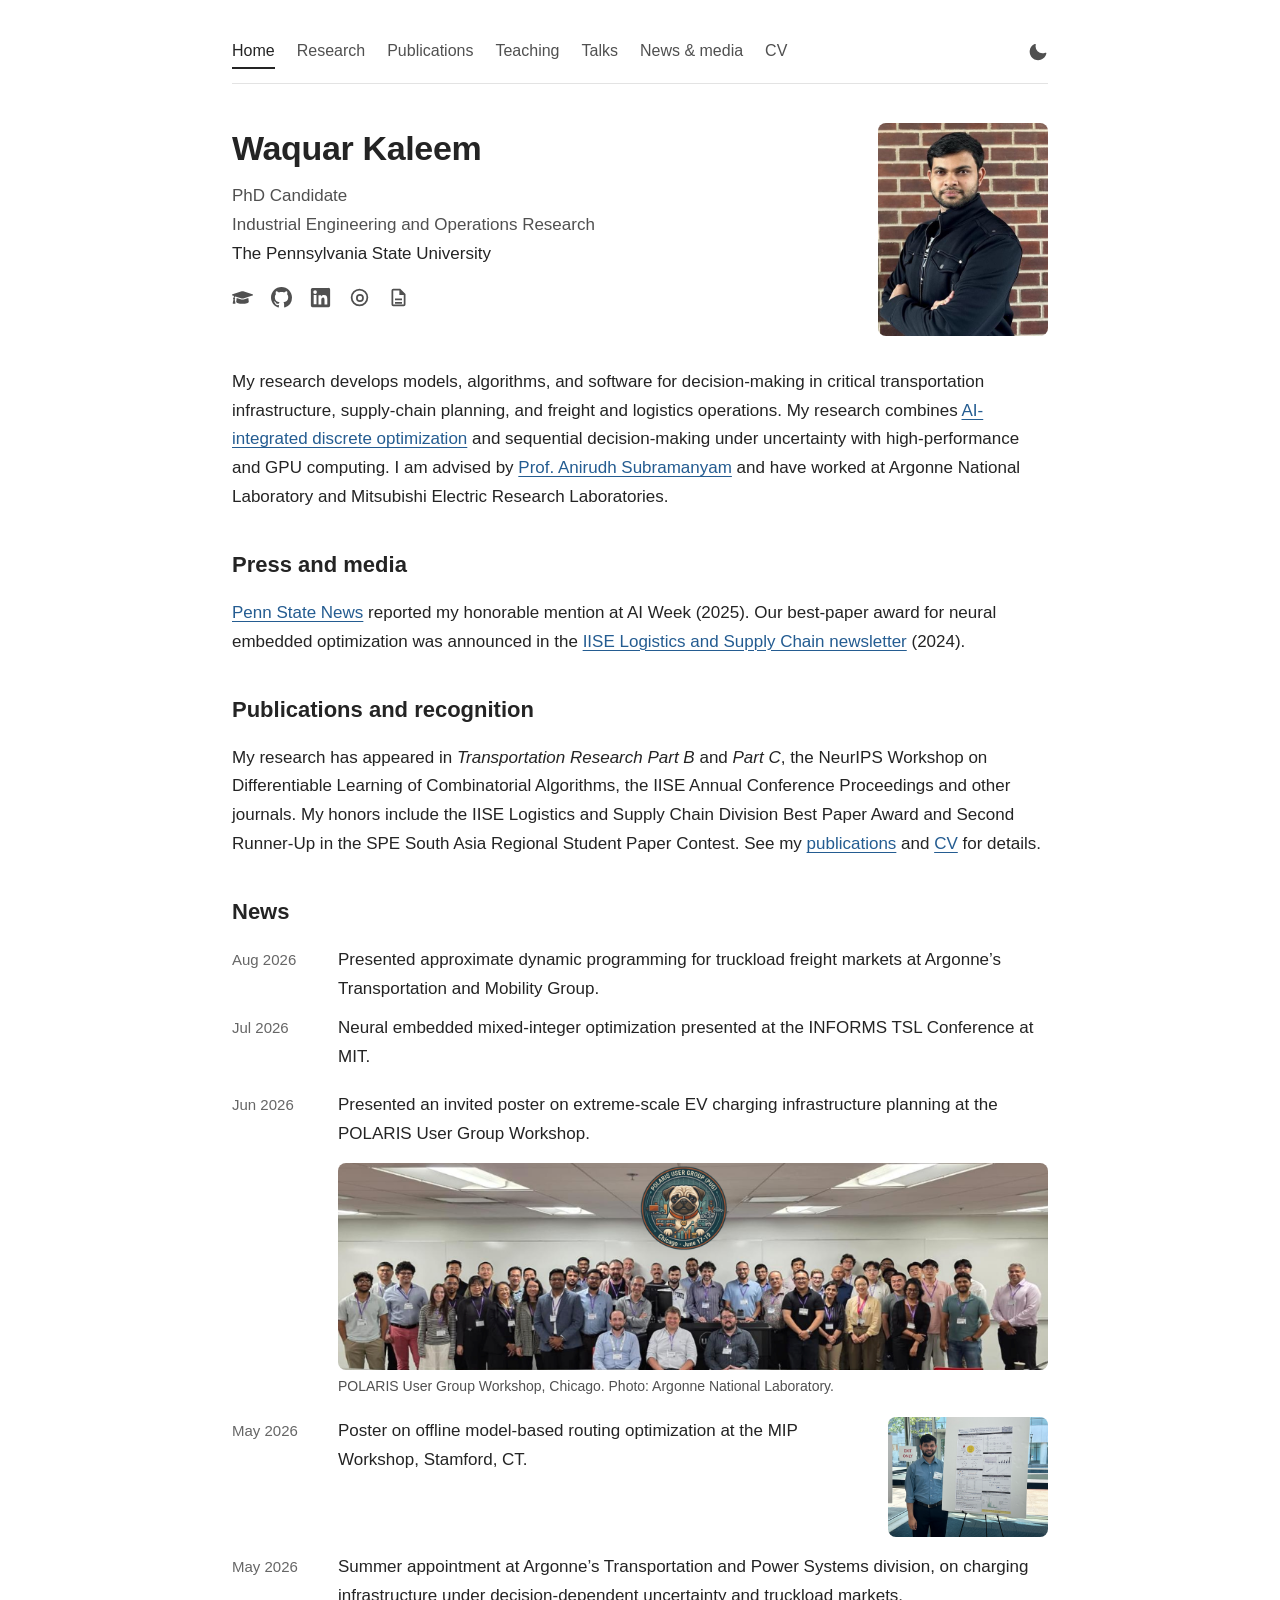
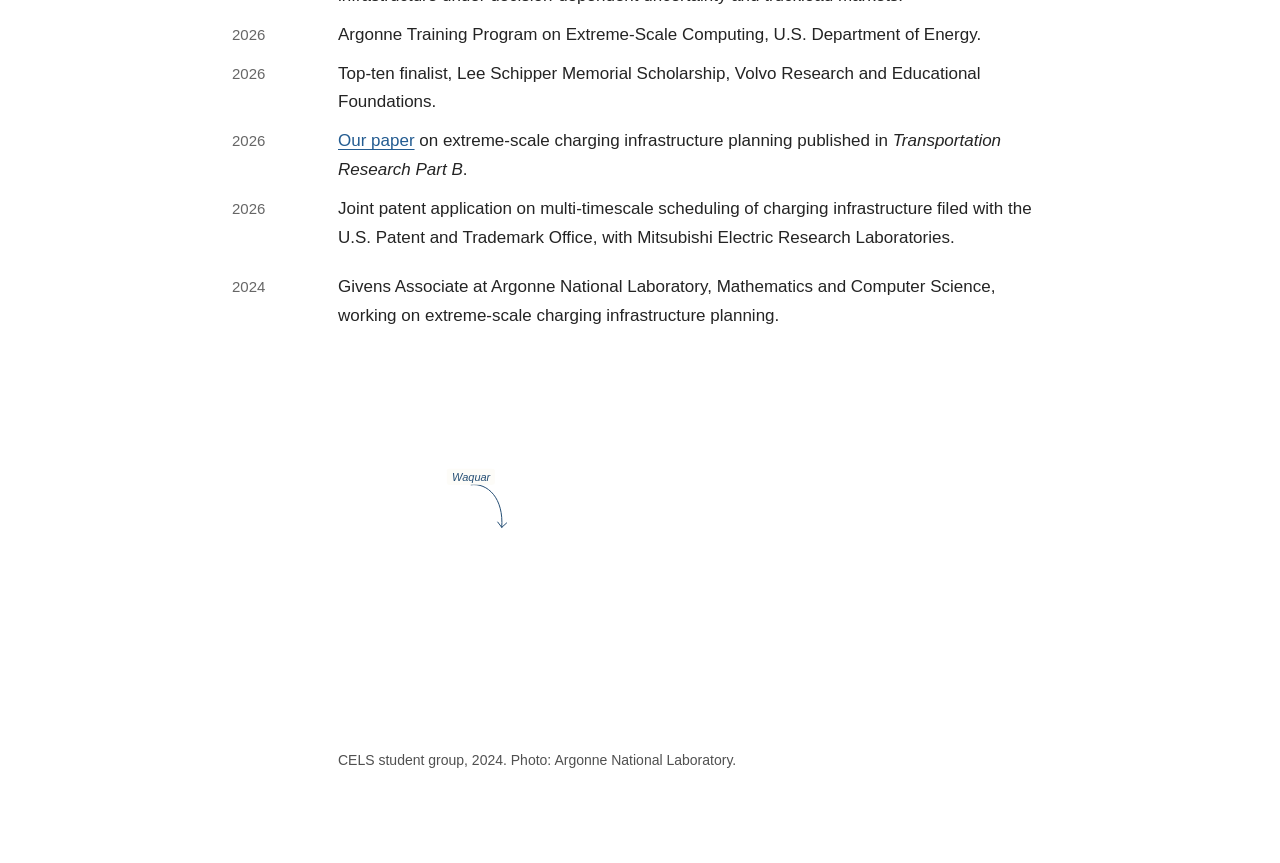
==== commit 9ce57740: "Refine presentation Co-authored-by: Codex <codex@openai.com>" ====
--- a/index.html
+++ b/index.html
@@ -3,15 +3,13 @@
 <head>
     <meta charset="UTF-8">
     <meta name="viewport" content="width=device-width, initial-scale=1.0">
-    <meta name="color-scheme" content="light dark">
+    <meta name="color-scheme" content="light">
     <script>
         /* We resolve the theme before first paint so the page never flashes the wrong one. */
         (function () {
             var stored = null;
             try { stored = localStorage.getItem("theme"); } catch (e) {}
-            var dark = stored === "dark" || stored === "light" ? stored === "dark"
-                : window.matchMedia && window.matchMedia("(prefers-color-scheme: dark)").matches;
-            document.documentElement.setAttribute("data-theme", dark ? "dark" : "light");
+            document.documentElement.setAttribute("data-theme", stored === "dark" ? "dark" : "light");
         })();
     </script>
     <title>Waquar Kaleem</title>
@@ -82,14 +80,14 @@
     </script>
 
     <link rel="icon" href="data:image/svg+xml,%3Csvg%20xmlns%3D%22http%3A%2F%2Fwww.w3.org%2F2000%2Fsvg%22%20viewBox%3D%220%200%2032%2032%22%3E%3Crect%20width%3D%2232%22%20height%3D%2232%22%20rx%3D%224%22%20fill%3D%22%230a4a8f%22%2F%3E%3Ctext%20x%3D%2216%22%20y%3D%2222%22%20text-anchor%3D%22middle%22%20font-family%3D%22Georgia%2Cserif%22%20font-size%3D%2214%22%20fill%3D%22%23fdfcf8%22%3EWK%3C%2Ftext%3E%3C%2Fsvg%3E">
-    <link rel="stylesheet" href="/style.css?v=5c47d68f1e">
+    <link rel="stylesheet" href="/style.css?v=5328eb012a">
 </head>
 <body>
 
     <a class="skip" href="#main">Skip to content</a>
 
     <nav class="topnav" aria-label="Site sections">
-        <span class="links"><a href="/" class="here" aria-current="page">Home</a><a href="/research/">Research</a><a href="/publications/">Publications</a><a href="/teaching/">Teaching</a><a href="/talks/">Talks</a><a href="/news/">News</a><a href="/Waquar_Kaleem_CV.pdf">CV<span class="visually-hidden"> (pdf)</span></a></span>
+        <span class="links"><a href="/" class="here" aria-current="page">Home</a><a href="/research/">Research</a><a href="/publications/">Publications</a><a href="/teaching/">Teaching</a><a href="/talks/">Talks</a><a href="/news/">News &amp; media</a><a href="/Waquar_Kaleem_CV.pdf">CV<span class="visually-hidden"> (pdf)</span></a></span>
         <span class="right"><button type="button" id="theme-toggle" class="linkbtn"><svg class="i-moon" xmlns="http://www.w3.org/2000/svg" viewBox="0 0 24 24" aria-hidden="true"><path fill="currentColor" d="M21.64 13a1 1 0 0 0-1.05-.14 8.05 8.05 0 0 1-3.37.73 8.15 8.15 0 0 1-8.14-8.1 8.59 8.59 0 0 1 .25-2A1 1 0 0 0 8 2.36a10.14 10.14 0 1 0 14 11.69 1 1 0 0 0-.36-1.05Z"/></svg><svg class="i-sun" xmlns="http://www.w3.org/2000/svg" viewBox="0 0 24 24" aria-hidden="true"><path fill="currentColor" d="M12 17a5 5 0 1 1 0-10 5 5 0 0 1 0 10Zm0-2a3 3 0 1 0 0-6 3 3 0 0 0 0 6ZM12 3a1 1 0 0 1 1 1v1a1 1 0 0 1-2 0V4a1 1 0 0 1 1-1Zm0 16a1 1 0 0 1 1 1v1a1 1 0 0 1-2 0v-1a1 1 0 0 1 1-1ZM4 11h1a1 1 0 0 1 0 2H4a1 1 0 0 1 0-2Zm15 0h1a1 1 0 0 1 0 2h-1a1 1 0 0 1 0-2ZM5.64 4.22l.71.71A1 1 0 0 1 4.93 6.34l-.71-.71a1 1 0 0 1 1.42-1.41ZM17.66 16.24l.71.71a1 1 0 0 1-1.41 1.41l-.71-.71a1 1 0 0 1 1.41-1.41ZM19.07 4.22a1 1 0 0 1 0 1.41l-.71.71a1 1 0 1 1-1.41-1.41l.71-.71a1 1 0 0 1 1.41 0ZM6.34 17.66a1 1 0 0 1 0 1.41l-.71.71a1 1 0 0 1-1.41-1.41l.71-.71a1 1 0 0 1 1.41 0Z"/></svg><span class="visually-hidden">dark mode</span></button></span>
     </nav>
 
@@ -114,6 +112,11 @@
         <p>My research develops models, algorithms, and software for decision-making in critical transportation infrastructure, supply-chain planning, and freight and logistics operations. My research combines <a href="https://arxiv.org/pdf/2412.05665">AI-integrated discrete optimization</a> and sequential decision-making under uncertainty with high-performance and GPU computing. I am advised by <a href="https://www.ime.psu.edu/department/directory-detail-g.aspx?q=azs7266">Prof. Anirudh Subramanyam</a> and have worked at Argonne National Laboratory and Mitsubishi Electric Research Laboratories.</p>
     </div>
 
+    <section id="media" aria-labelledby="media-heading">
+        <h2 id="media-heading">Press and media</h2>
+        <p><a href="https://www.psu.edu/news/institute-computational-and-data-sciences/story/ai-week-spotlights-student-faculty-research">Penn State News</a> reported my honorable mention at AI Week (2025). Our best-paper award for neural embedded optimization was announced in the <a href="https://myemail.constantcontact.com/May-2024-LSC-News.html?soid=1101700049774&amp;aid=65f2qf6TRE8">IISE Logistics and Supply Chain newsletter</a> (2024).</p>
+    </section>
+
     <section id="recognition" aria-labelledby="recognition-heading">
         <h2 id="recognition-heading">Publications and recognition</h2>
         <p>My research has appeared in <span class="venue">Transportation Research Part B</span> and <span class="venue">Part C</span>, the NeurIPS Workshop on Differentiable Learning of Combinatorial Algorithms, the IISE Annual Conference Proceedings and other journals. My honors include the IISE Logistics and Supply Chain Division Best Paper Award and Second Runner-Up in the SPE South Asia Regional Student Paper Contest. See my <a href="/publications/">publications</a> and <a href="/Waquar_Kaleem_CV.pdf">CV</a> for details.</p>
@@ -129,7 +132,7 @@
             <a class="event-photo" href="/assets/photos/polaris-user-group-2026.png" aria-label="Open the full-resolution POLARIS User Group Workshop photo">
                 <img src="/assets/photos/polaris-user-group-2026.png" width="1920" height="559" alt="Participants at the 2026 POLARIS User Group Workshop." loading="lazy" decoding="async">
             </a>
-            <figcaption>POLARIS User Group Workshop, Chicago.</figcaption>
+            <figcaption>POLARIS User Group Workshop, Chicago. Photo: Argonne National Laboratory.</figcaption>
         </figure>
     </li>
     <li class="news-with-photo" id="mip-workshop-2026"><span class="when">May 2026</span><span class="what">Poster on offline model-based routing optimization at the MIP Workshop, Stamford, CT.</span>
@@ -150,7 +153,7 @@
                 </svg>
                 <span class="photo-label" aria-hidden="true">Waquar</span>
             </a>
-            <figcaption>CELS student group, Argonne National Laboratory, 2024.</figcaption>
+            <figcaption>CELS student group, 2024. Photo: Argonne National Laboratory.</figcaption>
         </figure>
     </li>
         </ul>
@@ -161,7 +164,7 @@
 
     </main>
     </div>
-    <script src="/site.js?v=b8fcc1d122"></script>
+    <script src="/site.js?v=b809570df8"></script>
 
 </body>
 </html>
--- a/style.css
+++ b/style.css
@@ -1,6 +1,7 @@
 /* Waquar Kaleem. System fonts, quiet typography, and no external font requests. */
 
 :root {
+    color-scheme: light;
     --bg: #ffffff;
     --text: #242424;
     --muted: #505050;
@@ -12,6 +13,7 @@
     --elevate: rgba(0, 0, 0, 0.09);
 }
 :root[data-theme="dark"] {
+    color-scheme: dark;
     --bg: #202124;
     --text: #eeeeee;
     --muted: #cccccc;
@@ -22,20 +24,6 @@
     --panel: #292a2d;
     --elevate: rgba(0, 0, 0, 0.55);
 }
-@media (prefers-color-scheme: dark) {
-    :root:not([data-theme="light"]) {
-        --bg: #202124;
-        --text: #eeeeee;
-        --muted: #cccccc;
-        --faint: #b0b0b0;
-        --rule: #414141;
-        --link: #a9c9e8;
-        --visited: #a9c9e8;
-        --panel: #292a2d;
-        --elevate: rgba(0, 0, 0, 0.55);
-    }
-}
-
 /* Padding and borders count inside a declared width. Without this a figure at
    width 100% plus padding and a border overflows its column on a narrow screen. */
 *, *::before, *::after { box-sizing: border-box; }
@@ -561,6 +549,9 @@
 .pageindex .sep { color: var(--faint); }
 .pageindex a { font-weight: normal; }
 main h2[id], main h3[id] { scroll-margin-top: 64px; }
+@media (max-width: 30em) {
+    section, main h2[id], main h3[id] { scroll-margin-top: 124px; }
+}
 
 .back { font-size: 0.9375rem; margin-top: 30px; }
 
